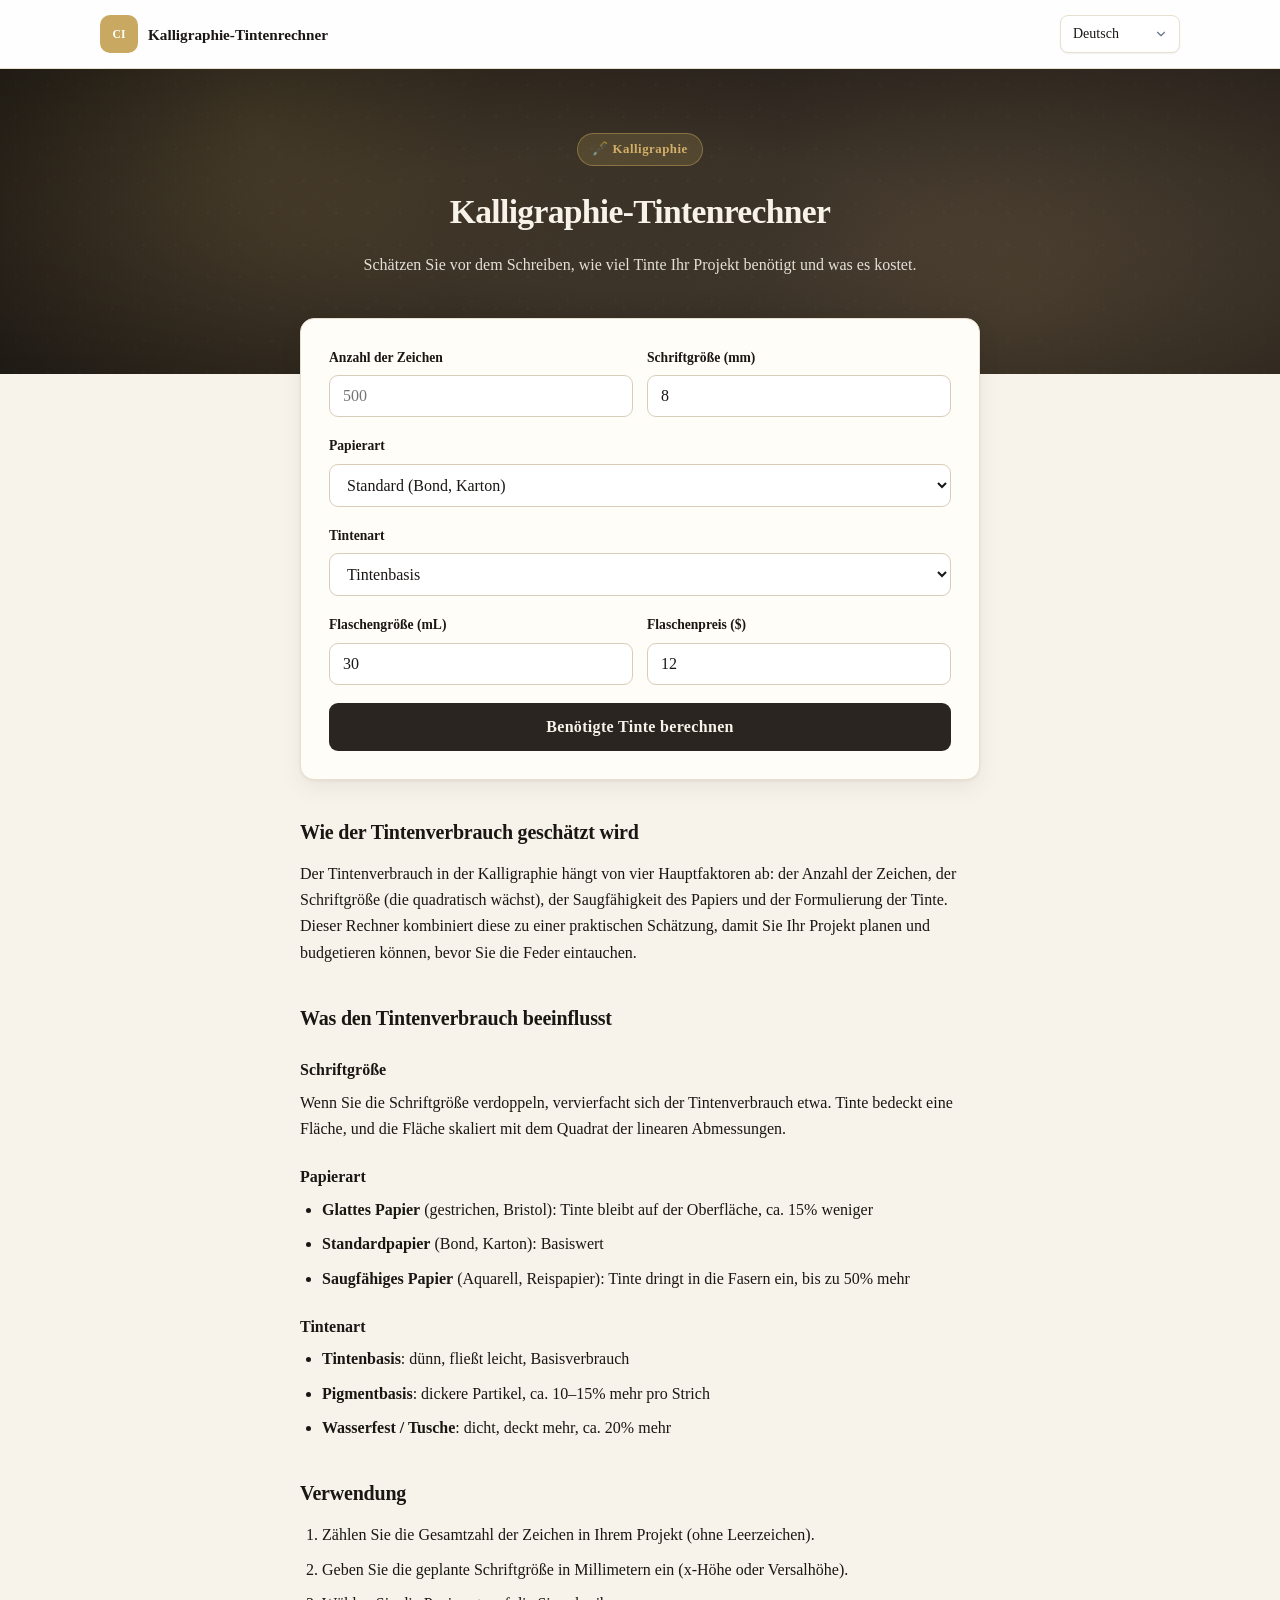
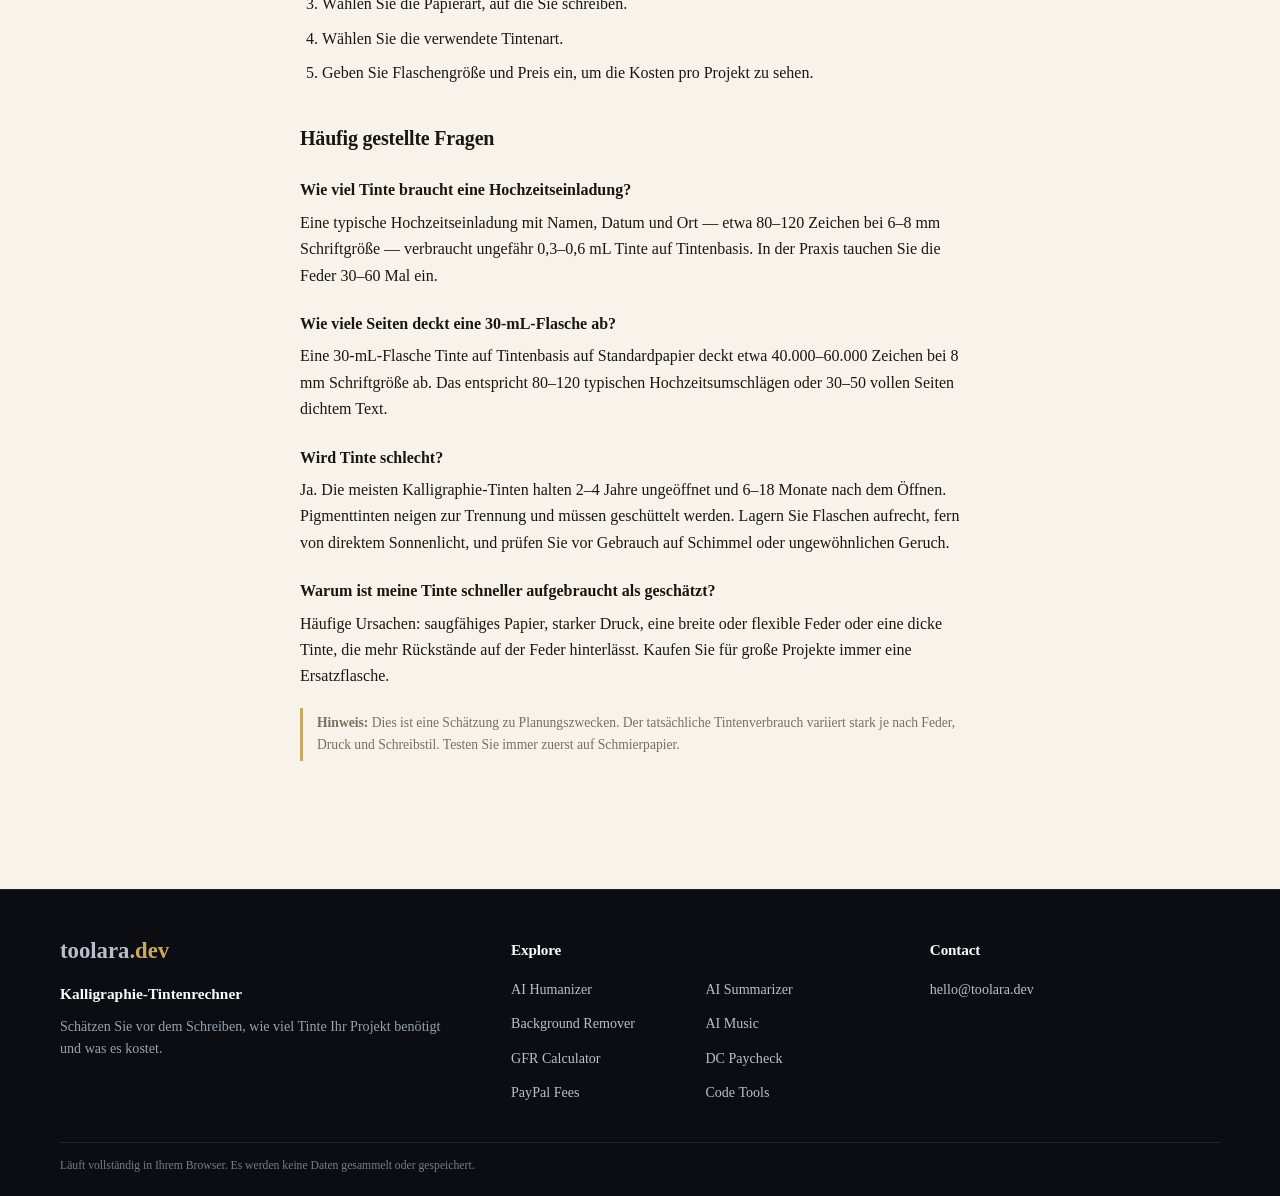
==== de/index.html @ 53693672 "Use brand email in site contact links" ====
<!DOCTYPE html>
<html lang="de">
<head>
<meta charset="UTF-8">
<meta name="viewport" content="width=device-width, initial-scale=1.0">
<title>Kalligraphie-Tintenrechner — Verbrauch und Kosten</title>
<meta name="description" content="Kostenloser Kalligraphie-Tintenrechner. Geben Sie Zeichenzahl, Schriftgröße, Papier und Tintenart ein — mit Füllmenge und Preis schätzt der Rechner Tintenbedarf und Kosten pro Projekt. Läuft vollständig im Browser, keine Datenübertragung.">
<meta name="keywords" content="calligraphy ink calculator, ink cost estimator, how much ink for calligraphy, dip pen ink usage, ink cost per project">
<meta name="robots" content="index, follow, max-snippet:-1, max-image-preview:large">
<meta name="theme-color" content="#1a1614">

<link rel="canonical" href="https://calligraphy.toolara.dev/de/">
<link rel="alternate" hreflang="en" href="https://calligraphy.toolara.dev/">
<link rel="alternate" hreflang="zh-Hans" href="https://calligraphy.toolara.dev/zh/">
<link rel="alternate" hreflang="zh-Hant" href="https://calligraphy.toolara.dev/zh-tw/">
<link rel="alternate" hreflang="ja" href="https://calligraphy.toolara.dev/ja/">
<link rel="alternate" hreflang="ko" href="https://calligraphy.toolara.dev/ko/">
<link rel="alternate" hreflang="de" href="https://calligraphy.toolara.dev/de/">
<link rel="alternate" hreflang="ru" href="https://calligraphy.toolara.dev/ru/">
<link rel="alternate" hreflang="es" href="https://calligraphy.toolara.dev/es/">
<link rel="alternate" hreflang="x-default" href="https://calligraphy.toolara.dev/">

<meta property="og:type" content="website">
<meta property="og:title" content="Kalligraphie-Tintenrechner — Verbrauch und Kosten">
<meta property="og:description" content="Kostenloser Kalligraphie-Tintenrechner. Geben Sie Zeichenzahl, Schriftgröße, Papier und Tintenart ein — mit Füllmenge und Preis schätzt der Rechner Tintenbedarf und Kosten pro Projekt. Läuft vollständig im Browser, keine Datenübertragung.">
<meta property="og:url" content="https://calligraphy.toolara.dev/de/">
<meta property="og:image" content="https://calligraphy.toolara.dev/og-image.png">
<meta property="og:image:width" content="1200">
<meta property="og:image:height" content="630">
<meta property="og:image:alt" content="Kalligraphie-Tintenrechner — Verbrauch und Kosten">
<meta property="og:locale" content="de_DE">
<meta name="twitter:card" content="summary_large_image">

<script type="application/ld+json">
{
  "@context": "https://schema.org",
  "@type": "WebApplication",
  "name": "Kalligraphie-Tintenrechner",
  "url": "https://calligraphy.toolara.dev/de/",
  "applicationCategory": "UtilityApplication",
  "operatingSystem": "Any",
  "inLanguage": "de",
  "description": "Kostenloser Kalligraphie-Tintenrechner. Geben Sie Zeichenzahl, Schriftgröße, Papier und Tintenart ein — mit Füllmenge und Preis schätzt der Rechner Tintenbedarf und Kosten pro Projekt. Läuft vollständig im Browser, keine Datenübertragung.",
  "offers": { "@type": "Offer", "price": "0", "priceCurrency": "USD" }
}
</script>

<script>window.__FORCE_LANG__ = 'de';</script>
<link rel="stylesheet" href="/css/style.css">
</head>
<body>
<header class="site-header"><div class="site-header-inner"><a class="site-brand" href="/" aria-label="calligraphy-ink-estimator"><span class="site-brand-mark" aria-hidden="true">CI</span><span class="site-brand-name" data-i18n="title"></span></a><nav class="site-nav" aria-label="Site navigation"><select id="langSelect" onchange="setLang(this.value)" aria-label="Language">
      <option value="en">English</option>
      <option value="zh">简体中文</option>
      <option value="zh-TW">繁體中文</option>
      <option value="ja">日本語</option>
      <option value="ko">한국어</option>
      <option value="de">Deutsch</option>
      <option value="ru">Русский</option>
      <option value="es">Español</option>
    </select></nav></div></header>


<header class="hero">

  <div class="hero-inner">
    <div class="hero-badge" data-i18n="heroBadge">🖋️ Kalligraphie</div>
    <h1 data-i18n="title">Kalligraphie-Tintenrechner</h1>
    <p data-i18n="subtitle">Schätzen Sie vor dem Schreiben, wie viel Tinte Ihr Projekt benötigt und was es kostet.</p>
  </div>
</header>

<main class="wrap">
  <section class="card">
    <h2 class="visually-hidden" data-i18n="calcHeading">Rechner</h2>

    <div class="row">
      <div>
        <label for="charCount" data-i18n="charLabel">Anzahl der Zeichen</label>
        <input type="number" id="charCount" min="1" step="1" placeholder="500" inputmode="numeric">
      </div>
      <div>
        <label for="fontSize" data-i18n="sizeLabel">Schriftgröße (mm)</label>
        <input type="number" id="fontSize" min="1" step="0.5" placeholder="8" value="8" inputmode="decimal">
      </div>
    </div>

    <label for="paper" data-i18n="paperLabel">Papierart</label>
    <select id="paper">
      <option value="smooth" data-i18n="paperSmooth">Glatt (gestrichen, Bristol)</option>
      <option value="standard" selected data-i18n="paperStandard">Standard (Bond, Karton)</option>
      <option value="absorbent" data-i18n="paperAbsorbent">Saugfähig (Aquarell, Reispapier)</option>
    </select>

    <label for="inkType" data-i18n="inkLabel">Tintenart</label>
    <select id="inkType">
      <option value="dye" selected data-i18n="inkDye">Tintenbasis</option>
      <option value="pigment" data-i18n="inkPigment">Pigmentbasis</option>
      <option value="waterproof" data-i18n="inkWaterproof">Wasserfest / Tusche</option>
    </select>

    <div class="row">
      <div>
        <label for="bottleSize" data-i18n="bottleLabel">Flaschengröße (mL)</label>
        <input type="number" id="bottleSize" min="1" step="1" placeholder="30" value="30" inputmode="decimal">
      </div>
      <div>
        <label for="bottlePrice" data-i18n="priceLabel">Flaschenpreis ($)</label>
        <input type="number" id="bottlePrice" min="0" step="0.5" placeholder="12" value="12" inputmode="decimal">
      </div>
    </div>

    <button class="calc" type="button" onclick="calculate()" data-i18n="calcBtn">Benötigte Tinte berechnen</button>

    <div id="result" role="region" aria-live="polite">
      <div class="result-label" data-i18n="resultLabel">Geschätzte benötigte Tinte</div>
      <div class="ink-volume"><span id="inkVolume">—</span></div>
      <div class="freq-note" id="costNote"></div>

      <div class="breakdown">
        <div class="bd-row"><span data-i18n="bdChars">Zeichen</span><strong id="bdChars">—</strong></div>
        <div class="bd-row"><span data-i18n="bdSize">Schriftgröße</span><strong id="bdSize">—</strong></div>
        <div class="bd-row"><span data-i18n="bdPaper">Papierfaktor</span><strong id="bdPaper">—</strong></div>
        <div class="bd-row"><span data-i18n="bdInk">Tintenfaktor</span><strong id="bdInk">—</strong></div>
        <div class="bd-row"><span data-i18n="bdCost">Projektkosten</span><strong id="bdCost">—</strong></div>
        <div class="bd-row"><span data-i18n="bdProjects">Projekte pro Flasche</span><strong id="bdProjects">—</strong></div>
      </div>
      <div class="result-disclaimer" data-i18n="resultDisclaimer">Nur eine Schätzung. Der tatsächliche Tintenverbrauch variiert je nach Feder, Schreibdruck und individuellem Stil. Testen Sie immer zuerst auf einem Schmierblatt.</div>
    </div>
  </section>

  <section>
    <h2 data-i18n="whatIsTitle">Wie der Tintenverbrauch geschätzt wird</h2>
    <p data-i18n="whatIsText">Der Tintenverbrauch in der Kalligraphie hängt von vier Hauptfaktoren ab: der Anzahl der Zeichen, der Schriftgröße (die quadratisch wächst), der Saugfähigkeit des Papiers und der Formulierung der Tinte. Dieser Rechner kombiniert diese zu einer praktischen Schätzung, damit Sie Ihr Projekt planen und budgetieren können, bevor Sie die Feder eintauchen.</p>
  </section>

  <section>
    <h2 data-i18n="factorsTitle">Was den Tintenverbrauch beeinflusst</h2>
    <h3 data-i18n="f1Title">Schriftgröße</h3>
    <p data-i18n="f1Text">Wenn Sie die Schriftgröße verdoppeln, vervierfacht sich der Tintenverbrauch etwa. Tinte bedeckt eine Fläche, und die Fläche skaliert mit dem Quadrat der linearen Abmessungen.</p>

    <h3 data-i18n="f2Title">Papierart</h3>
    <ul>
      <li data-i18n="f2a"><strong>Glattes Papier</strong> (gestrichen, Bristol): Tinte bleibt auf der Oberfläche, ca. 15% weniger</li>
      <li data-i18n="f2b"><strong>Standardpapier</strong> (Bond, Karton): Basiswert</li>
      <li data-i18n="f2c"><strong>Saugfähiges Papier</strong> (Aquarell, Reispapier): Tinte dringt in die Fasern ein, bis zu 50% mehr</li>
    </ul>

    <h3 data-i18n="f3Title">Tintenart</h3>
    <ul>
      <li data-i18n="f3a"><strong>Tintenbasis</strong>: dünn, fließt leicht, Basisverbrauch</li>
      <li data-i18n="f3b"><strong>Pigmentbasis</strong>: dickere Partikel, ca. 10–15% mehr pro Strich</li>
      <li data-i18n="f3c"><strong>Wasserfest / Tusche</strong>: dicht, deckt mehr, ca. 20% mehr</li>
    </ul>
  </section>

  <section>
    <h2 data-i18n="howToTitle">Verwendung</h2>
    <ol>
      <li data-i18n="howTo1">Zählen Sie die Gesamtzahl der Zeichen in Ihrem Projekt (ohne Leerzeichen).</li>
      <li data-i18n="howTo2">Geben Sie die geplante Schriftgröße in Millimetern ein (x-Höhe oder Versalhöhe).</li>
      <li data-i18n="howTo3">Wählen Sie die Papierart, auf die Sie schreiben.</li>
      <li data-i18n="howTo4">Wählen Sie die verwendete Tintenart.</li>
      <li data-i18n="howTo5">Geben Sie Flaschengröße und Preis ein, um die Kosten pro Projekt zu sehen.</li>
    </ol>
  </section>

  <section>
    <h2 data-i18n="faqTitle">Häufig gestellte Fragen</h2>
    <h3 data-i18n="faq1q">Wie viel Tinte braucht eine Hochzeitseinladung?</h3>
    <p data-i18n="faq1a">Eine typische Hochzeitseinladung mit Namen, Datum und Ort — etwa 80–120 Zeichen bei 6–8 mm Schriftgröße — verbraucht ungefähr 0,3–0,6 mL Tinte auf Tintenbasis. In der Praxis tauchen Sie die Feder 30–60 Mal ein.</p>

    <h3 data-i18n="faq2q">Wie viele Seiten deckt eine 30-mL-Flasche ab?</h3>
    <p data-i18n="faq2a">Eine 30-mL-Flasche Tinte auf Tintenbasis auf Standardpapier deckt etwa 40.000–60.000 Zeichen bei 8 mm Schriftgröße ab. Das entspricht 80–120 typischen Hochzeitsumschlägen oder 30–50 vollen Seiten dichtem Text.</p>

    <h3 data-i18n="faq3q">Wird Tinte schlecht?</h3>
    <p data-i18n="faq3a">Ja. Die meisten Kalligraphie-Tinten halten 2–4 Jahre ungeöffnet und 6–18 Monate nach dem Öffnen. Pigmenttinten neigen zur Trennung und müssen geschüttelt werden. Lagern Sie Flaschen aufrecht, fern von direktem Sonnenlicht, und prüfen Sie vor Gebrauch auf Schimmel oder ungewöhnlichen Geruch.</p>

    <h3 data-i18n="faq4q">Warum ist meine Tinte schneller aufgebraucht als geschätzt?</h3>
    <p data-i18n="faq4a">Häufige Ursachen: saugfähiges Papier, starker Druck, eine breite oder flexible Feder oder eine dicke Tinte, die mehr Rückstände auf der Feder hinterlässt. Kaufen Sie für große Projekte immer eine Ersatzflasche.</p>

    <div class="disclaimer" data-i18n="disclaimer"><strong>Hinweis:</strong> Dies ist eine Schätzung zu Planungszwecken. Der tatsächliche Tintenverbrauch variiert stark je nach Feder, Druck und Schreibstil. Testen Sie immer zuerst auf Schmierpapier.</div>
  </section>
</main>

<footer class="footer site-footer">
<div class="site-footer-inner">
<div class="site-footer-grid">
<section class="site-footer-column">
<a class="site-footer-wordmark" href="https://toolara.dev/" aria-label="toolara.dev">toolara<span class="tld">.dev</span></a>
<p class="site-footer-site-name" data-i18n="title">Kalligraphie-Tintenrechner</p>
<p class="site-footer-description" data-i18n="subtitle">Schätzen Sie vor dem Schreiben, wie viel Tinte Ihr Projekt benötigt und was es kostet.</p>
</section>
<section class="site-footer-column"><h2 class="site-footer-heading">Explore</h2><nav class="site-footer-links" aria-label="Explore sites"><a href="https://humanize.toolara.dev/">AI Humanizer</a>
<a href="https://summarize.toolara.dev/">AI Summarizer</a>
<a href="https://background.toolara.dev/">Background Remover</a>
<a href="https://music.toolara.dev/">AI Music</a>
<a href="https://gfr.toolara.dev/">GFR Calculator</a>
<a href="https://dc-pay.toolara.dev/">DC Paycheck</a>
<a href="https://paypal.toolara.dev/">PayPal Fees</a>
<a href="https://devtools.toolara.dev/">Code Tools</a></nav></section>
<section class="site-footer-column"><h2 class="site-footer-heading">Contact</h2><p class="site-footer-contact"><a href="mailto:hello@toolara.dev">hello@toolara.dev</a></p></section>
</div>
<div class="site-footer-bottom"><p class="site-footer-privacy" data-i18n="footer">Läuft vollständig in Ihrem Browser. Es werden keine Daten gesammelt oder gespeichert.</p></div>
</div>
</footer>

<script src="/js/i18n.js"></script>
<script src="/js/calculator.js"></script>
</body>
</html>
---- css/style.css ----
:root {
  --bg: #f7f3ea; --card: #fffdf8; --text: #1a1614; --muted: #7a6e60;
  --accent: #c9a961; --accent-dark: #a8894a; --ink: #2b2521; --gold: #d4af6a;
  --border: #e8dfd0; --radius: 14px;
  --shadow: 0 1px 3px rgba(26,22,20,0.06), 0 8px 24px rgba(26,22,20,0.06);
}
* { box-sizing: border-box; }
html { scroll-behavior: smooth; }
body { margin: 0; font-family: -apple-system, BlinkMacSystemFont, "Segoe UI", "PingFang SC", "Hiragino Sans GB", "Microsoft YaHei", "Noto Sans CJK SC", "Noto Serif CJK SC", Georgia, serif; background: var(--bg); color: var(--text); line-height: 1.65; -webkit-font-smoothing: antialiased; }
.visually-hidden { position: absolute; width: 1px; height: 1px; padding: 0; margin: -1px; overflow: hidden; clip: rect(0,0,0,0); white-space: nowrap; border: 0; }

/* ---------- Hero ---------- */
.hero {
  position: relative;
  overflow: hidden;
  color: #f7f3ea;
  padding: 64px 20px 96px;
  background:
    radial-gradient(circle at 20% 20%, rgba(201,169,97,0.25) 0%, transparent 50%),
    radial-gradient(circle at 80% 80%, rgba(212,175,106,0.18) 0%, transparent 55%),
    linear-gradient(135deg, #1a1614 0%, #2b2521 55%, #3d342c 100%);
}
.hero::before {
  content: "";
  position: absolute; inset: 0;
  background-image:
    radial-gradient(rgba(255,255,255,0.04) 1px, transparent 1px),
    radial-gradient(rgba(255,255,255,0.03) 1px, transparent 1px);
  background-size: 32px 32px, 48px 48px;
  background-position: 0 0, 16px 16px;
  pointer-events: none;
}
.hero::after {
  content: "";
  position: absolute; inset: 0;
  background: radial-gradient(ellipse at center, transparent 30%, rgba(0,0,0,0.35) 100%);
  pointer-events: none;
}
.hero-inner { max-width: 720px; margin: 0 auto; position: relative; z-index: 2; text-align: center; }
.hero-badge {
  display: inline-block;
  background: rgba(201,169,97,0.18);
  border: 1px solid rgba(201,169,97,0.45);
  color: #d4af6a;
  padding: 5px 14px;
  border-radius: 999px;
  font-size: 0.8rem;
  font-weight: 600;
  letter-spacing: 0.04em;
  margin-bottom: 18px;
}
.hero h1 { font-size: 2.1rem; margin: 0 0 12px; font-weight: 800; letter-spacing: -0.02em; }
.hero p { margin: 0 auto; opacity: 0.9; font-size: 1rem; max-width: 560px; }

/* ---------- Lang switcher ---------- */
.lang-switch { position: absolute; top: 16px; right: 16px; z-index: 3; }
.lang-switch select {
  appearance: none; -webkit-appearance: none;
  background-color: rgba(255,255,255,0.10);
  background-image: url("data:image/svg+xml;charset=UTF-8,%3csvg xmlns='http://www.w3.org/2000/svg' viewBox='0 0 24 24' fill='none' stroke='%23d4af6a' stroke-width='2' stroke-linecap='round' stroke-linejoin='round'%3e%3cpolyline points='6 9 12 15 18 9'%3e%3c/polyline%3e%3c/svg%3e");
  background-repeat: no-repeat; background-position: right 10px center; background-size: 14px;
  border: 1px solid rgba(201,169,97,0.35);
  color: #f7f3ea; padding: 7px 32px 7px 12px; border-radius: 8px;
  font-size: 0.85rem; font-family: inherit; cursor: pointer;
}
.lang-switch select:hover { background-color: rgba(255,255,255,0.20); }
.lang-switch select option { color: #1a1614; background: #fff; }

/* ---------- Layout ---------- */
.wrap { max-width: 720px; margin: -56px auto 0; padding: 0 20px 64px; position: relative; z-index: 2; }
.card { background: var(--card); border: 1px solid var(--border); border-radius: var(--radius); padding: 28px; margin-bottom: 22px; box-shadow: var(--shadow); }

label { display: block; font-weight: 600; font-size: 0.85rem; margin-bottom: 6px; }
input, select { width: 100%; padding: 11px 13px; border: 1px solid #d8cdb8; border-radius: 9px; font-size: 1rem; margin-bottom: 18px; background: #fff; color: var(--text); transition: border-color 0.15s, box-shadow 0.15s; font-family: inherit; }
input:focus, select:focus { outline: none; border-color: var(--accent); box-shadow: 0 0 0 3px rgba(201,169,97,0.20); }
.row { display: flex; gap: 14px; }
.row > div { flex: 1; }
button.calc { width: 100%; padding: 15px; background: var(--ink); color: #f7f3ea; border: none; border-radius: 9px; font-size: 1rem; font-weight: 600; cursor: pointer; transition: background 0.15s, transform 0.1s; font-family: inherit; letter-spacing: 0.02em; }
button.calc:hover { background: #000; }
button.calc:active { transform: scale(0.99); }

/* ---------- Result ---------- */
#result { margin-top: 24px; padding: 24px; border-radius: 14px; background: linear-gradient(135deg, #fdf9ee 0%, #f7f3ea 100%); border: 2px solid var(--accent); display: none; animation: fadeIn 0.35s ease; }
#result.show { display: block; }
@keyframes fadeIn { from { opacity: 0; transform: translateY(8px); } to { opacity: 1; transform: none; } }
.result-label { font-size: 0.78rem; text-transform: uppercase; letter-spacing: 0.07em; font-weight: 700; color: #a8894a; margin-bottom: 4px; }
.ink-volume { font-size: 2.8rem; font-weight: 800; color: #1a1614; line-height: 1; letter-spacing: -0.02em; }
.ink-volume::after { content: " mL"; font-size: 1rem; font-weight: 500; color: var(--muted); margin-left: 6px; }
.freq-note { font-size: 0.9rem; color: #a8894a; margin-top: 8px; font-weight: 600; }
.breakdown { margin-top: 20px; padding-top: 16px; border-top: 1px solid rgba(201,169,97,0.30); }
.bd-row { display: flex; justify-content: space-between; padding: 6px 0; font-size: 0.9rem; color: #3d342c; }
.bd-row strong { color: #1a1614; font-weight: 600; }
.result-disclaimer { margin-top: 16px; padding-top: 12px; border-top: 1px solid rgba(201,169,97,0.20); font-size: 0.78rem; color: var(--muted); }

/* ---------- Content ---------- */
h2 { font-size: 1.25rem; margin: 36px 0 12px; letter-spacing: -0.01em; }
h3 { font-size: 1rem; margin: 22px 0 6px; }
p { margin: 0 0 14px; }
ul, ol { margin: 0 0 16px; padding-left: 22px; }
li { margin-bottom: 8px; line-height: 1.65; }
table { width: 100%; border-collapse: collapse; font-size: 0.9rem; margin: 14px 0; }
th, td { text-align: left; padding: 10px 12px; border-bottom: 1px solid #e8dfd0; }
th { background: #fdf9ee; font-weight: 600; font-size: 0.8rem; text-transform: uppercase; letter-spacing: 0.04em; color: #a8894a; }
tr:last-child td { border-bottom: none; }
.disclaimer { font-size: 0.85rem; color: var(--muted); border-left: 3px solid var(--accent); padding: 4px 0 4px 14px; margin-top: 18px; }
.footer { text-align: center; font-size: 0.8rem; color: var(--muted); padding: 24px 20px 48px; }

@media (max-width: 560px) {
  .hero { padding: 48px 16px 80px; }
  .hero h1 { font-size: 1.5rem; }
  .lang-switch { position: static; display: flex; justify-content: center; margin-bottom: 16px; }
  .wrap { padding: 0 14px 48px; }
  .card { padding: 20px; }
  .row { flex-direction: column; gap: 0; }
  .ink-volume { font-size: 2.2rem; }
}
/* Toolara site navigation */
.site-header { position: relative; z-index: 10; background: rgba(255,255,255,0.96); border-bottom: 1px solid var(--border, #e2e8f0); }
.site-header-inner { max-width: 1120px; min-height: 68px; margin: 0 auto; padding: 10px 20px; display: flex; align-items: center; justify-content: space-between; gap: 20px; }
.site-brand { min-width: 0; display: flex; align-items: center; gap: 10px; color: var(--text, #0f1c2e); text-decoration: none; font-weight: 700; }
.site-brand-mark { width: 38px; height: 38px; flex: 0 0 38px; display: grid; place-items: center; border-radius: 10px; background: var(--accent, #2563eb); color: #fff; font-size: 0.72rem; font-weight: 800; }
.site-brand-name { font-size: 0.95rem; line-height: 1.25; }
.site-nav { display: flex; align-items: center; gap: 10px; }
.site-nav-link { padding: 8px 12px; border: 1px solid var(--border, #e2e8f0); border-radius: 8px; background: #fff; color: var(--accent-dark, var(--accent, #1d4ed8)); text-decoration: none; white-space: nowrap; font-size: 0.875rem; font-weight: 650; transition: background 0.15s, border-color 0.15s; }
.site-nav-link:hover { background: var(--bg, #f8fafc); border-color: var(--accent, #2563eb); }
.site-nav select { appearance: none; -webkit-appearance: none; width: auto; min-width: 120px; height: 38px; margin: 0; padding: 8px 34px 8px 12px; border: 1px solid var(--border, #e2e8f0); border-radius: 8px; background-color: #fff; background-image: url("data:image/svg+xml;charset=UTF-8,%3csvg xmlns='http://www.w3.org/2000/svg' viewBox='0 0 24 24' fill='none' stroke='%2364748b' stroke-width='2' stroke-linecap='round' stroke-linejoin='round'%3e%3cpolyline points='6 9 12 15 18 9'%3e%3c/polyline%3e%3c/svg%3e"); background-repeat: no-repeat; background-position: right 11px center; background-size: 14px; color: var(--text, #0f1c2e); font-family: inherit; font-size: 0.875rem; line-height: 1.2; cursor: pointer; box-shadow: 0 1px 2px rgba(15, 28, 46, 0.06); transition: border-color 0.15s, box-shadow 0.15s; }
.site-nav select:hover { border-color: var(--accent, #2563eb); }
.site-nav select:focus-visible { outline: 2px solid var(--accent, #2563eb); outline-offset: 2px; }
.site-nav select option { color: #0f1c2e; background: #fff; }
@media (max-width: 560px) {
  .site-header-inner { min-height: 0; padding: 10px 14px; flex-wrap: wrap; gap: 10px; }
  .site-brand { flex: 1 1 100%; }
  .site-nav { width: 100%; justify-content: space-between; gap: 8px; }
  .site-nav select { min-width: 118px; }
}

.site-footer { margin-top: 64px !important; padding: 48px 24px 22px !important; background: #0b0d12 !important; border-top: 1px solid rgba(255,255,255,0.08) !important; color: #a6adbb !important; text-align: left !important; font-size: 0.88rem !important; line-height: 1.6; }
.site-footer-inner { max-width: 1160px; margin: 0 auto; }
.site-footer-grid { display: grid; grid-template-columns: minmax(0,1.25fr) minmax(280px,1.15fr) minmax(220px,0.9fr); gap: 48px; }
.site-footer-column { min-width: 0; }
.site-footer-wordmark { display: inline-flex; align-items: baseline; color: #f8fafc !important; font-size: 1.42rem; font-weight: 850; line-height: 1.15; text-decoration: none; }
.site-footer-wordmark .tld { color: var(--accent, #3b82f6); }
.site-footer-site-name { margin: 18px 0 0 !important; color: #f8fafc; font-size: 0.96rem; font-weight: 700; }
.site-footer-heading { margin: 0 0 16px !important; color: #f8fafc; font-size: 0.95rem; font-weight: 650; }
.site-footer-description { max-width: 420px; margin: 8px 0 0 !important; color: #98a1af; }
.site-footer-links { display: grid; grid-template-columns: repeat(2,minmax(0,1fr)); gap: 12px 18px; }
.site-footer-contact { margin: 0 !important; color: #b9c0cb; overflow-wrap: anywhere; }
.site-footer a { color: #b9c0cb !important; text-decoration: none; }
.site-footer a:hover { color: #fff !important; text-decoration: underline; }
.site-footer-bottom { margin-top: 38px; padding-top: 14px; border-top: 1px solid rgba(255,255,255,0.1); color: #747d8a; font-size: 0.73rem; line-height: 1.5; }
.site-footer-bottom p { margin: 0; }
@media (max-width: 960px) { .site-footer-grid { grid-template-columns: repeat(2,minmax(0,1fr)); gap: 34px; } .site-footer-column:first-child { grid-column: 1 / -1; } }
@media (max-width: 760px) { .site-footer { padding: 36px 20px 20px !important; } .site-footer-grid { grid-template-columns: 1fr; gap: 28px; } .site-footer-column:first-child { grid-column: auto; } .site-footer-links { gap: 10px 14px; } .site-footer-bottom { margin-top: 28px; } }
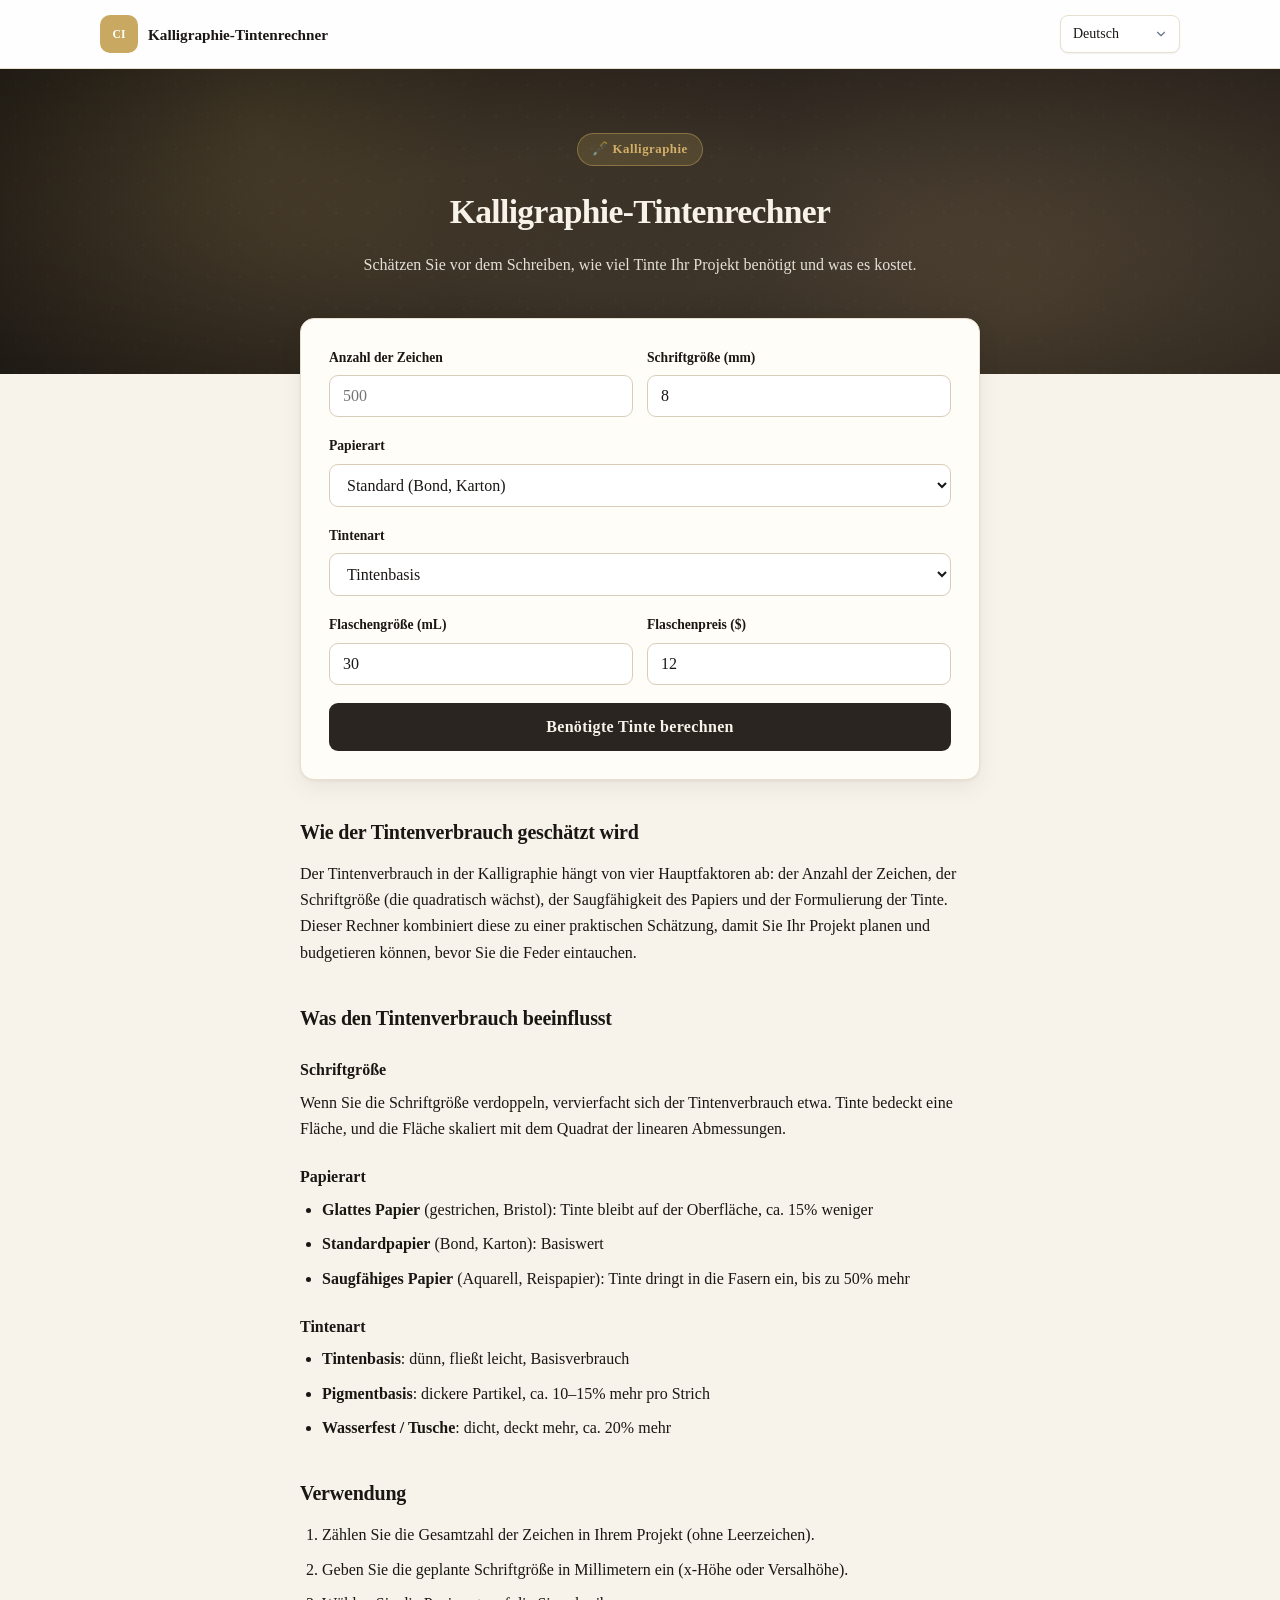
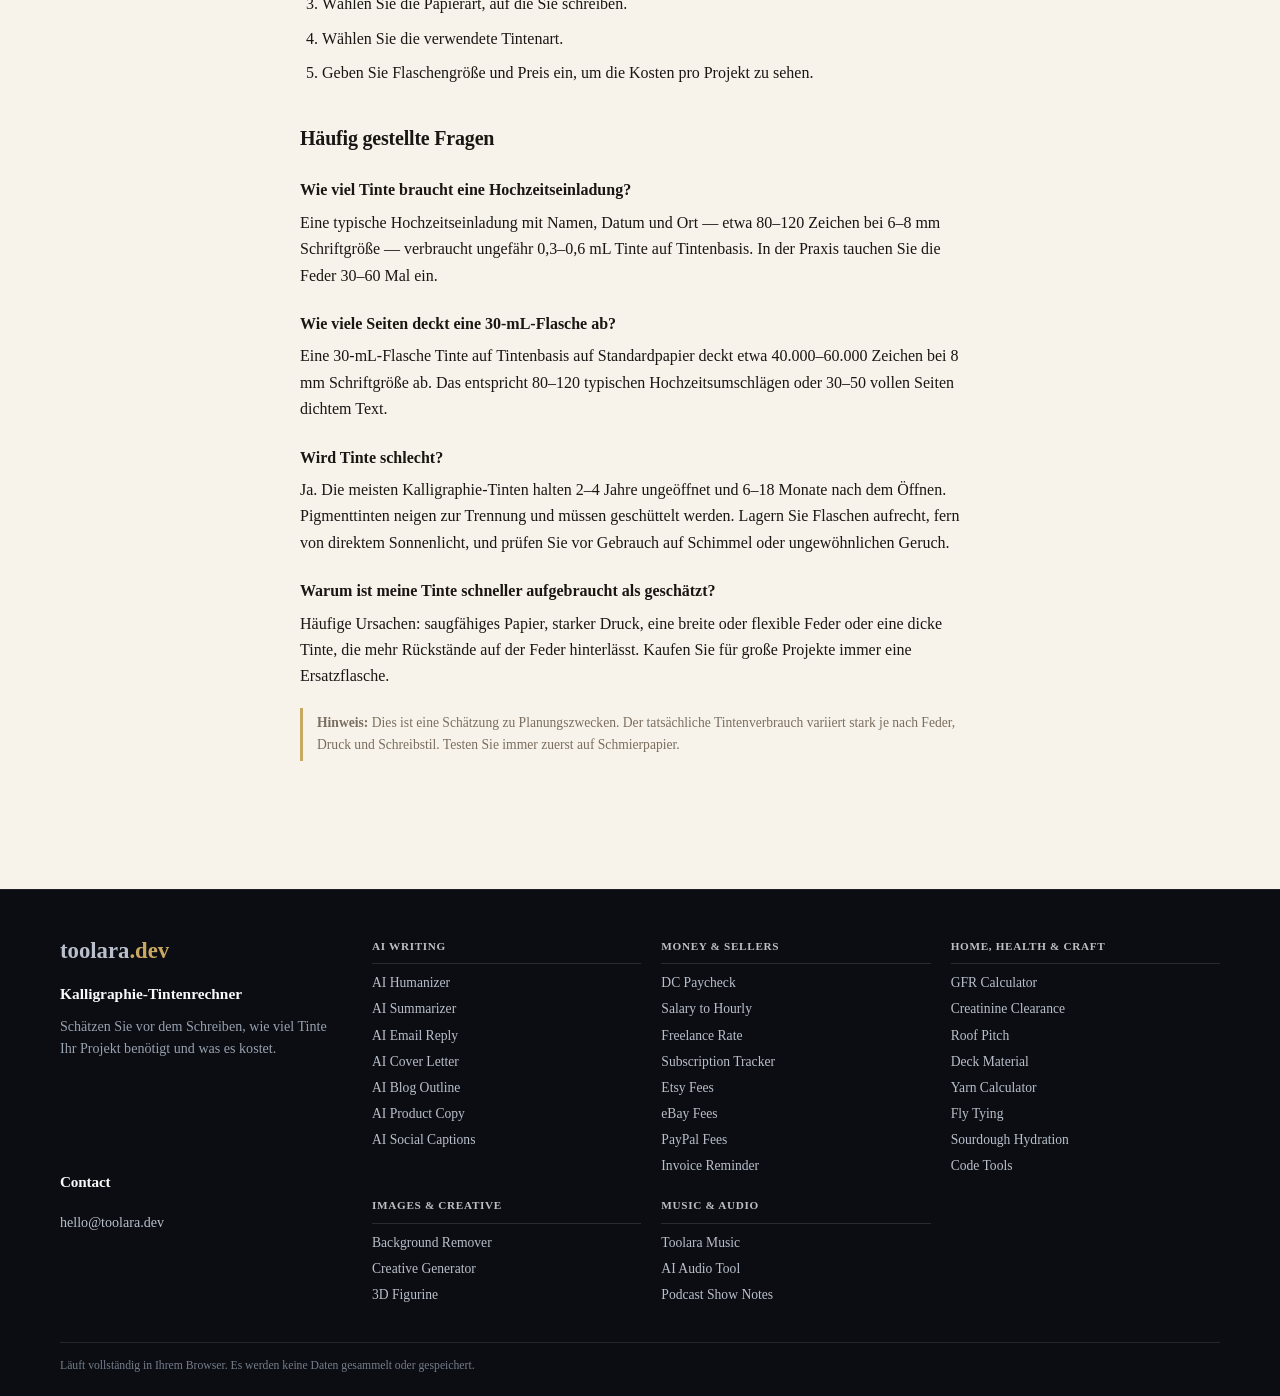
==== commit b4c24f25: "Regroup footer navigation across sibling tools" ====
--- a/de/index.html
+++ b/de/index.html
@@ -47,6 +47,18 @@
 
 <script>window.__FORCE_LANG__ = 'de';</script>
 <link rel="stylesheet" href="/css/style.css">
+<style id="footer-groups-css">
+.site-footer-grid{grid-template-columns:minmax(0,0.85fr) minmax(0,2.65fr)!important;gap:40px!important}
+.site-footer-column:nth-child(2){grid-row:1/span 2!important}
+.site-footer-column:nth-child(3){grid-column:1!important;grid-row:2!important}
+.site-footer-explore{display:grid;grid-template-columns:repeat(3,minmax(0,1fr));gap:22px 20px;align-content:start}
+.site-footer-group{min-width:0}
+.site-footer-group-title{margin:0 0 9px;padding-bottom:8px;border-bottom:1px solid rgba(255,255,255,0.16);color:#f8fafc;font-size:0.7rem;font-weight:700;letter-spacing:0.06em;text-transform:uppercase;opacity:.75}
+.site-footer-group .site-footer-links{display:grid!important;grid-template-columns:minmax(0,1fr)!important;gap:7px;font-size:0.85rem;line-height:1.4}
+@media(max-width:960px){.site-footer-grid{grid-template-columns:1fr!important;gap:30px!important}
+.site-footer-column:nth-child(2){grid-row:auto!important}.site-footer-column:nth-child(3){grid-column:auto!important;grid-row:auto!important}
+.site-footer-explore{grid-template-columns:repeat(2,minmax(0,1fr))}}
+</style>
 </head>
 <body>
 <header class="site-header"><div class="site-header-inner"><a class="site-brand" href="/" aria-label="calligraphy-ink-estimator"><span class="site-brand-mark" aria-hidden="true">CI</span><span class="site-brand-name" data-i18n="title"></span></a><nav class="site-nav" aria-label="Site navigation"><select id="langSelect" onchange="setLang(this.value)" aria-label="Language">
@@ -191,14 +203,7 @@
 <p class="site-footer-site-name" data-i18n="title">Kalligraphie-Tintenrechner</p>
 <p class="site-footer-description" data-i18n="subtitle">Schätzen Sie vor dem Schreiben, wie viel Tinte Ihr Projekt benötigt und was es kostet.</p>
 </section>
-<section class="site-footer-column"><h2 class="site-footer-heading">Explore</h2><nav class="site-footer-links" aria-label="Explore sites"><a href="https://humanize.toolara.dev/">AI Humanizer</a>
-<a href="https://summarize.toolara.dev/">AI Summarizer</a>
-<a href="https://background.toolara.dev/">Background Remover</a>
-<a href="https://music.toolara.dev/">AI Music</a>
-<a href="https://gfr.toolara.dev/">GFR Calculator</a>
-<a href="https://dc-pay.toolara.dev/">DC Paycheck</a>
-<a href="https://paypal.toolara.dev/">PayPal Fees</a>
-<a href="https://devtools.toolara.dev/">Code Tools</a></nav></section>
+<section class="site-footer-column"><div class="site-footer-explore"><div class="site-footer-group"><h2 class="site-footer-group-title">AI writing</h2><nav class="site-footer-links" aria-label="AI writing sites"><a href="https://humanize.toolara.dev/">AI Humanizer</a><a href="https://summarize.toolara.dev/">AI Summarizer</a><a href="https://emailreply.toolara.dev/">AI Email Reply</a><a href="https://coverletter.toolara.dev/">AI Cover Letter</a><a href="https://blogoutline.toolara.dev/">AI Blog Outline</a><a href="https://productcopy.toolara.dev/">AI Product Copy</a><a href="https://captions.toolara.dev/">AI Social Captions</a></nav></div><div class="site-footer-group"><h2 class="site-footer-group-title">Money &amp; sellers</h2><nav class="site-footer-links" aria-label="Money &amp; sellers sites"><a href="https://dc-pay.toolara.dev/">DC Paycheck</a><a href="https://salary.toolara.dev/">Salary to Hourly</a><a href="https://freelance.toolara.dev/">Freelance Rate</a><a href="https://subscriptions.toolara.dev/">Subscription Tracker</a><a href="https://etsy.toolara.dev/">Etsy Fees</a><a href="https://ebay.toolara.dev/">eBay Fees</a><a href="https://paypal.toolara.dev/">PayPal Fees</a><a href="https://invoices.toolara.dev/">Invoice Reminder</a></nav></div><div class="site-footer-group"><h2 class="site-footer-group-title">Home, health &amp; craft</h2><nav class="site-footer-links" aria-label="Home, health &amp; craft sites"><a href="https://gfr.toolara.dev/">GFR Calculator</a><a href="https://crcl.toolara.dev/">Creatinine Clearance</a><a href="https://roof.toolara.dev/">Roof Pitch</a><a href="https://deck.toolara.dev/">Deck Material</a><a href="https://yarn.toolara.dev/">Yarn Calculator</a><a href="https://flytying.toolara.dev/">Fly Tying</a><a href="https://sourdough.toolara.dev/">Sourdough Hydration</a><a href="https://devtools.toolara.dev/">Code Tools</a></nav></div><div class="site-footer-group"><h2 class="site-footer-group-title">Images &amp; creative</h2><nav class="site-footer-links" aria-label="Images &amp; creative sites"><a href="https://background.toolara.dev/">Background Remover</a><a href="https://creative.toolara.dev/">Creative Generator</a><a href="https://figurine.toolara.dev/">3D Figurine</a></nav></div><div class="site-footer-group"><h2 class="site-footer-group-title">Music &amp; audio</h2><nav class="site-footer-links" aria-label="Music &amp; audio sites"><a href="https://music.toolara.dev/">Toolara Music</a><a href="https://audio.toolara.dev/">AI Audio Tool</a><a href="https://podcast.toolara.dev/">Podcast Show Notes</a></nav></div></div></section>
 <section class="site-footer-column"><h2 class="site-footer-heading">Contact</h2><p class="site-footer-contact"><a href="mailto:hello@toolara.dev">hello@toolara.dev</a></p></section>
 </div>
 <div class="site-footer-bottom"><p class="site-footer-privacy" data-i18n="footer">Läuft vollständig in Ihrem Browser. Es werden keine Daten gesammelt oder gespeichert.</p></div>
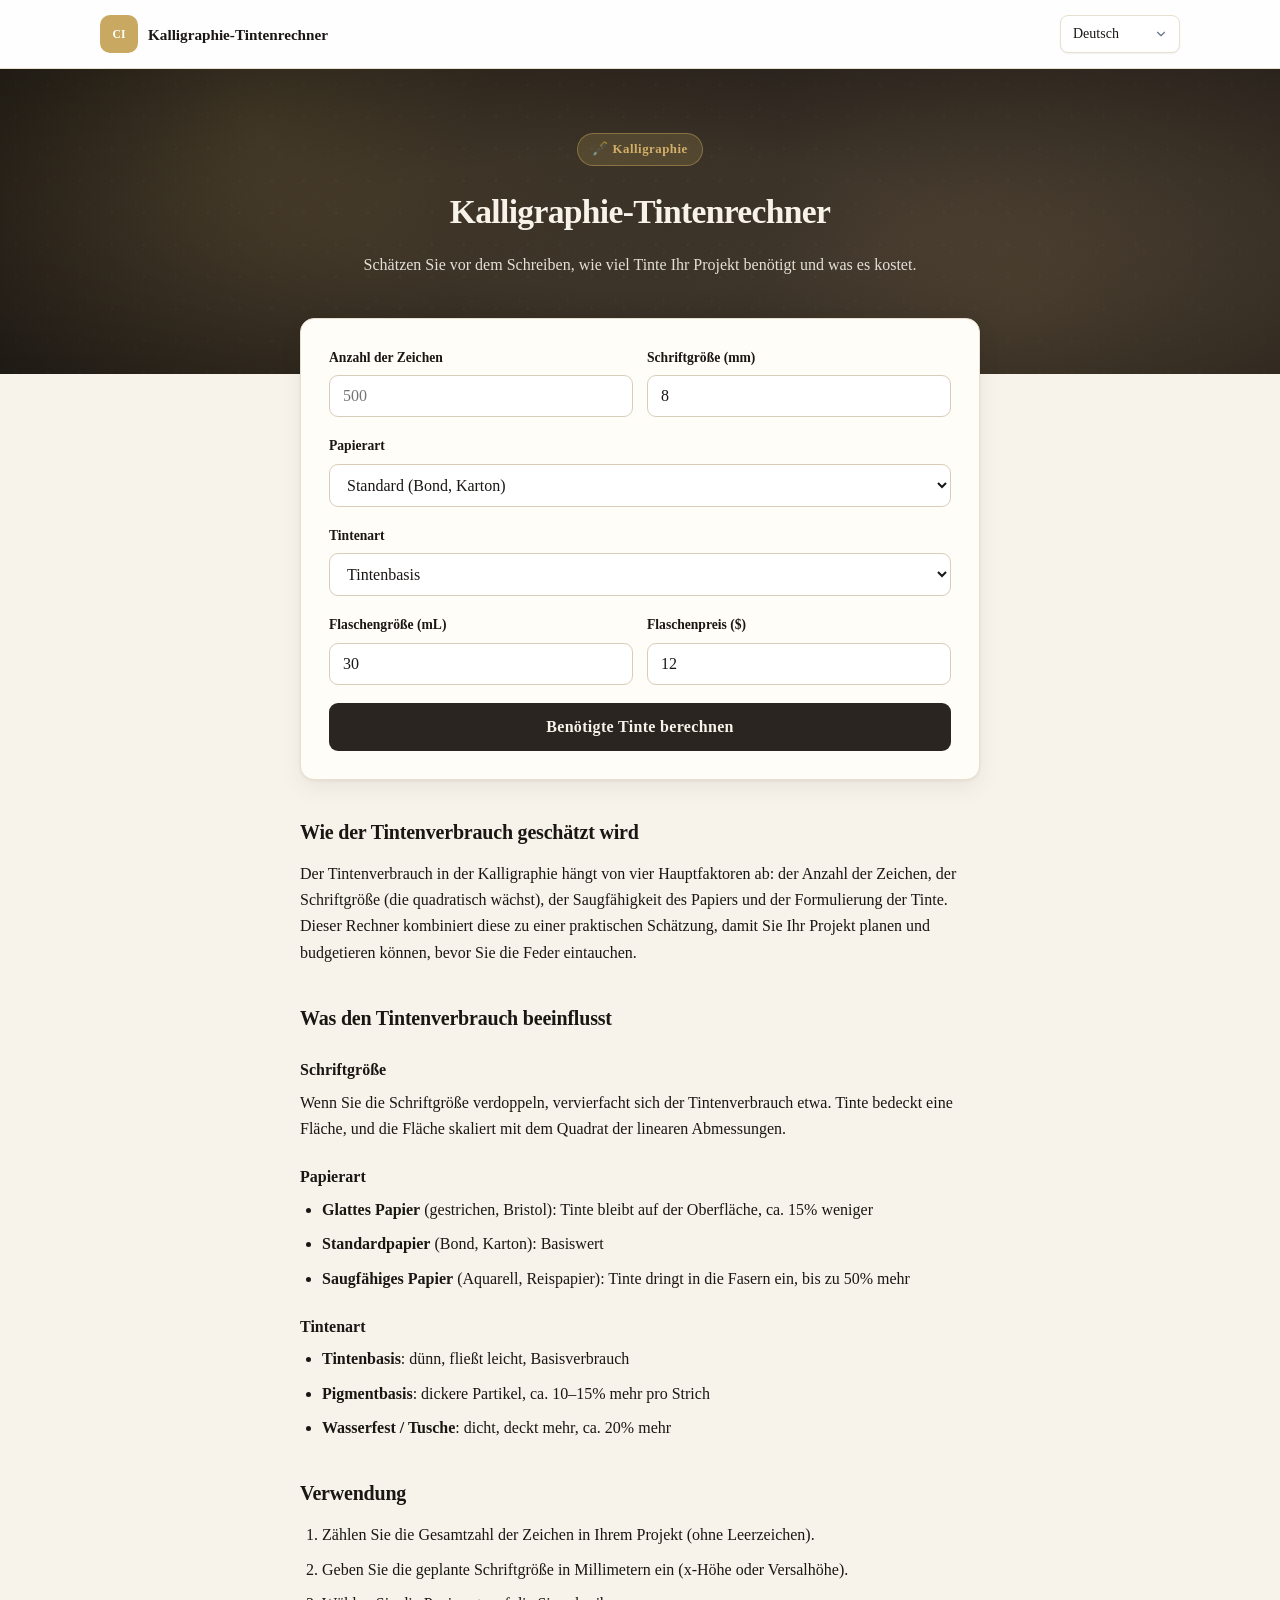
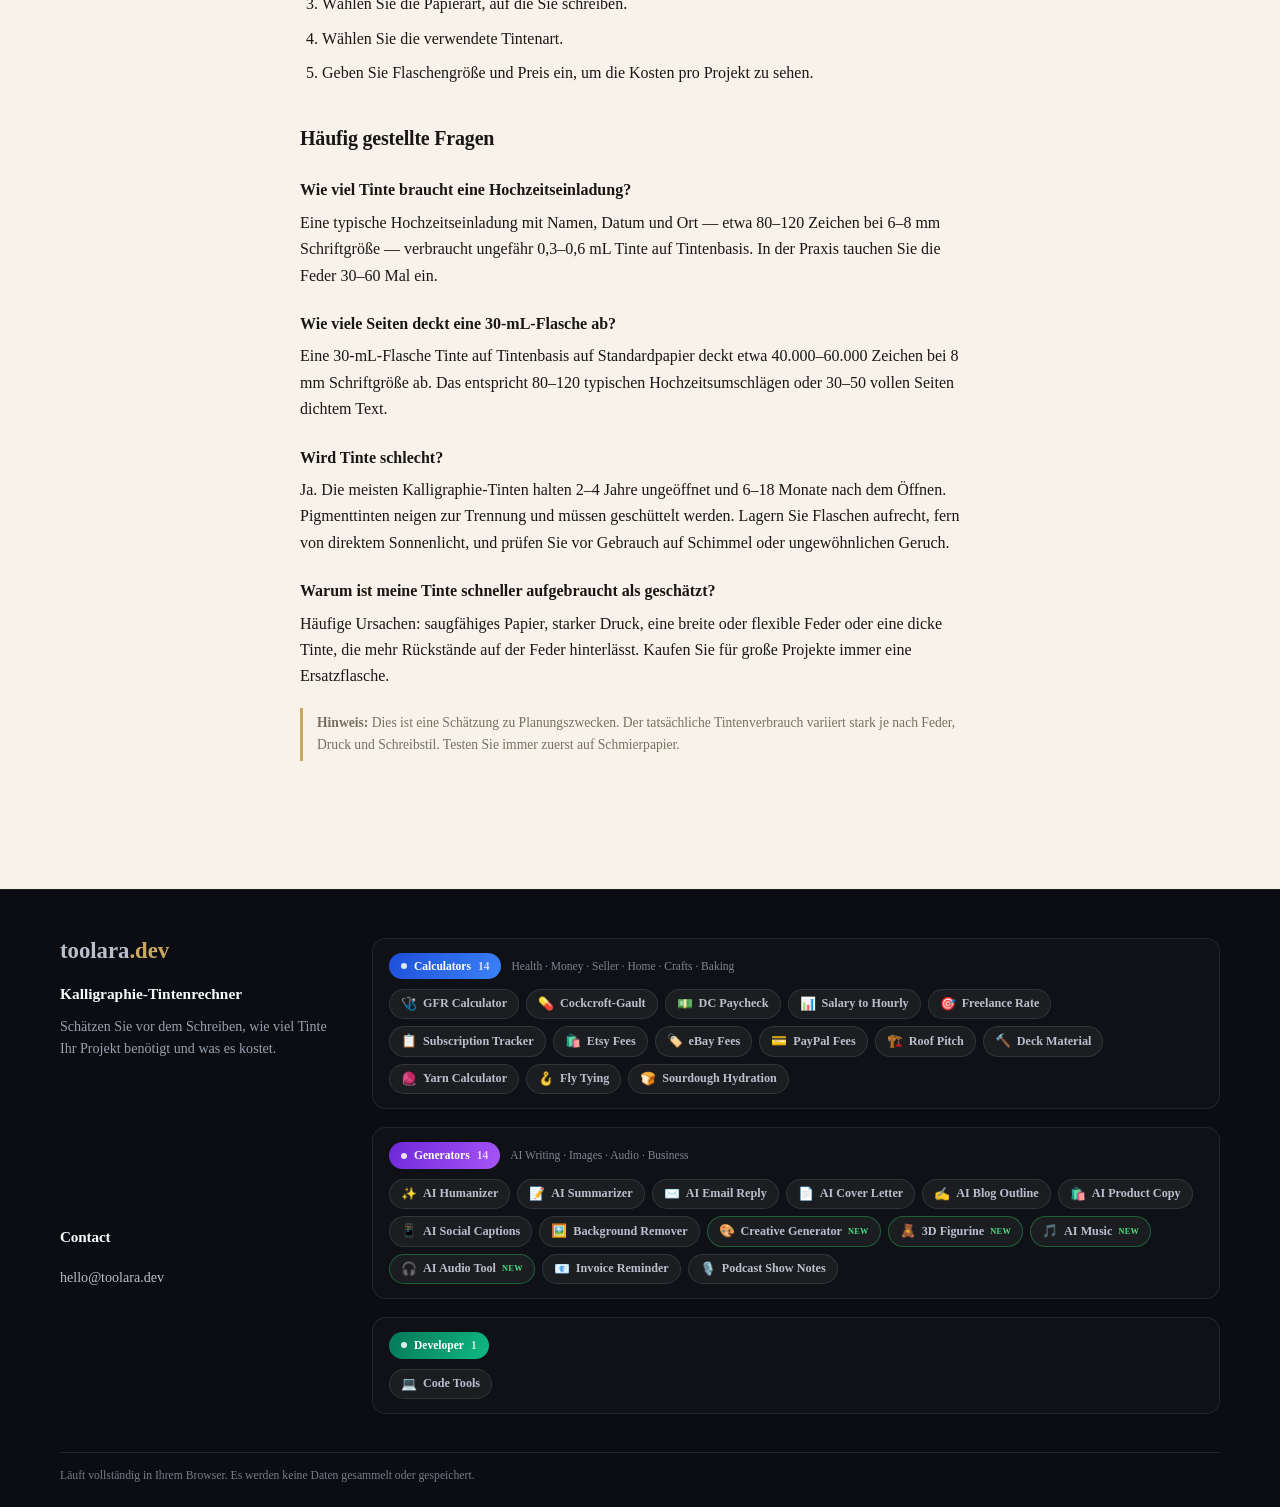
==== commit ad0d8cc7: "Update footer tool links to pill cloud style" ====
--- a/de/index.html
+++ b/de/index.html
@@ -59,7 +59,25 @@
 .site-footer-column:nth-child(2){grid-row:auto!important}.site-footer-column:nth-child(3){grid-column:auto!important;grid-row:auto!important}
 .site-footer-explore{grid-template-columns:repeat(2,minmax(0,1fr))}}
 </style>
-</head>
+<style id="fc-cloud-css">
+.fc-clouds{display:grid;gap:18px}
+.fc-cat{border:1px solid rgba(255,255,255,0.08);border-radius:14px;padding:14px 16px;background:rgba(255,255,255,0.02)}
+.fc-head{display:flex;align-items:center;gap:10px;margin-bottom:10px;flex-wrap:wrap}
+.fc-chip{display:inline-flex;align-items:center;gap:7px;font-size:0.72rem;font-weight:700;color:#fff;padding:4px 12px;border-radius:999px}
+.fc-chip::before{content:"";width:6px;height:6px;border-radius:50%;background:rgba(255,255,255,0.85)}
+.fc-chip.calc{background:linear-gradient(120deg,#1d4ed8,#3b82f6)}
+.fc-chip.gen{background:linear-gradient(120deg,#6d28d9,#a855f7)}
+.fc-chip.dev{background:linear-gradient(120deg,#047857,#10b981)}
+.fc-chip .n{opacity:0.75;font-weight:600}
+.fc-desc{font-size:0.72rem;color:#7c8593}
+.fc-cloud{display:flex;flex-wrap:wrap;gap:7px}
+.fc-cloud a{display:inline-flex;align-items:center;gap:6px;font-size:0.76rem;font-weight:600;color:#c3cad4;background:rgba(255,255,255,0.05);border:1px solid rgba(255,255,255,0.1);border-radius:999px;padding:4px 11px;transition:all 0.15s}
+.fc-cloud a:hover{color:#fff;background:rgba(59,130,246,0.18);border-color:rgba(59,130,246,0.45);text-decoration:none}
+.fc-cloud a .em{font-size:0.8rem}
+.fc-cloud a.fc-new{border-color:rgba(34,197,94,0.4)}
+.fc-cloud a.fc-new::after{content:"NEW";font-size:0.52rem;font-weight:800;letter-spacing:0.04em;color:#4ade80}
+@media(max-width:760px){.fc-cat{padding:12px 12px}}
+</style></head>
 <body>
 <header class="site-header"><div class="site-header-inner"><a class="site-brand" href="/" aria-label="calligraphy-ink-estimator"><span class="site-brand-mark" aria-hidden="true">CI</span><span class="site-brand-name" data-i18n="title"></span></a><nav class="site-nav" aria-label="Site navigation"><select id="langSelect" onchange="setLang(this.value)" aria-label="Language">
       <option value="en">English</option>
@@ -203,7 +221,7 @@
 <p class="site-footer-site-name" data-i18n="title">Kalligraphie-Tintenrechner</p>
 <p class="site-footer-description" data-i18n="subtitle">Schätzen Sie vor dem Schreiben, wie viel Tinte Ihr Projekt benötigt und was es kostet.</p>
 </section>
-<section class="site-footer-column"><div class="site-footer-explore"><div class="site-footer-group"><h2 class="site-footer-group-title">AI writing</h2><nav class="site-footer-links" aria-label="AI writing sites"><a href="https://humanize.toolara.dev/">AI Humanizer</a><a href="https://summarize.toolara.dev/">AI Summarizer</a><a href="https://emailreply.toolara.dev/">AI Email Reply</a><a href="https://coverletter.toolara.dev/">AI Cover Letter</a><a href="https://blogoutline.toolara.dev/">AI Blog Outline</a><a href="https://productcopy.toolara.dev/">AI Product Copy</a><a href="https://captions.toolara.dev/">AI Social Captions</a></nav></div><div class="site-footer-group"><h2 class="site-footer-group-title">Money &amp; sellers</h2><nav class="site-footer-links" aria-label="Money &amp; sellers sites"><a href="https://dc-pay.toolara.dev/">DC Paycheck</a><a href="https://salary.toolara.dev/">Salary to Hourly</a><a href="https://freelance.toolara.dev/">Freelance Rate</a><a href="https://subscriptions.toolara.dev/">Subscription Tracker</a><a href="https://etsy.toolara.dev/">Etsy Fees</a><a href="https://ebay.toolara.dev/">eBay Fees</a><a href="https://paypal.toolara.dev/">PayPal Fees</a><a href="https://invoices.toolara.dev/">Invoice Reminder</a></nav></div><div class="site-footer-group"><h2 class="site-footer-group-title">Home, health &amp; craft</h2><nav class="site-footer-links" aria-label="Home, health &amp; craft sites"><a href="https://gfr.toolara.dev/">GFR Calculator</a><a href="https://crcl.toolara.dev/">Creatinine Clearance</a><a href="https://roof.toolara.dev/">Roof Pitch</a><a href="https://deck.toolara.dev/">Deck Material</a><a href="https://yarn.toolara.dev/">Yarn Calculator</a><a href="https://flytying.toolara.dev/">Fly Tying</a><a href="https://sourdough.toolara.dev/">Sourdough Hydration</a><a href="https://devtools.toolara.dev/">Code Tools</a></nav></div><div class="site-footer-group"><h2 class="site-footer-group-title">Images &amp; creative</h2><nav class="site-footer-links" aria-label="Images &amp; creative sites"><a href="https://background.toolara.dev/">Background Remover</a><a href="https://creative.toolara.dev/">Creative Generator</a><a href="https://figurine.toolara.dev/">3D Figurine</a></nav></div><div class="site-footer-group"><h2 class="site-footer-group-title">Music &amp; audio</h2><nav class="site-footer-links" aria-label="Music &amp; audio sites"><a href="https://music.toolara.dev/">Toolara Music</a><a href="https://audio.toolara.dev/">AI Audio Tool</a><a href="https://podcast.toolara.dev/">Podcast Show Notes</a></nav></div></div></section>
+<section class="site-footer-column"><div class="fc-clouds"><div class="fc-cat"><div class="fc-head"><span class="fc-chip calc">Calculators <span class="n">14</span></span><span class="fc-desc">Health · Money · Seller · Home · Crafts · Baking</span></div><div class="fc-cloud"><a href="https://gfr.toolara.dev/"><span class="em">🩺</span>GFR Calculator</a><a href="https://crcl.toolara.dev/"><span class="em">💊</span>Cockcroft-Gault</a><a href="https://dc-pay.toolara.dev/"><span class="em">💵</span>DC Paycheck</a><a href="https://salary.toolara.dev/"><span class="em">📊</span>Salary to Hourly</a><a href="https://freelance.toolara.dev/"><span class="em">🎯</span>Freelance Rate</a><a href="https://subscriptions.toolara.dev/"><span class="em">📋</span>Subscription Tracker</a><a href="https://etsy.toolara.dev/"><span class="em">🛍️</span>Etsy Fees</a><a href="https://ebay.toolara.dev/"><span class="em">🏷️</span>eBay Fees</a><a href="https://paypal.toolara.dev/"><span class="em">💳</span>PayPal Fees</a><a href="https://roof.toolara.dev/"><span class="em">🏗️</span>Roof Pitch</a><a href="https://deck.toolara.dev/"><span class="em">🔨</span>Deck Material</a><a href="https://yarn.toolara.dev/"><span class="em">🧶</span>Yarn Calculator</a><a href="https://flytying.toolara.dev/"><span class="em">🪝</span>Fly Tying</a><a href="https://sourdough.toolara.dev/"><span class="em">🍞</span>Sourdough Hydration</a></div></div><div class="fc-cat"><div class="fc-head"><span class="fc-chip gen">Generators <span class="n">14</span></span><span class="fc-desc">AI Writing · Images · Audio · Business</span></div><div class="fc-cloud"><a href="https://humanize.toolara.dev/"><span class="em">✨</span>AI Humanizer</a><a href="https://summarize.toolara.dev/"><span class="em">📝</span>AI Summarizer</a><a href="https://emailreply.toolara.dev/"><span class="em">✉️</span>AI Email Reply</a><a href="https://coverletter.toolara.dev/"><span class="em">📄</span>AI Cover Letter</a><a href="https://blogoutline.toolara.dev/"><span class="em">✍️</span>AI Blog Outline</a><a href="https://productcopy.toolara.dev/"><span class="em">🛍️</span>AI Product Copy</a><a href="https://captions.toolara.dev/"><span class="em">📱</span>AI Social Captions</a><a href="https://background.toolara.dev/"><span class="em">🖼️</span>Background Remover</a><a href="https://creative.toolara.dev/" class="fc-new"><span class="em">🎨</span>Creative Generator</a><a href="https://figurine.toolara.dev/" class="fc-new"><span class="em">🧸</span>3D Figurine</a><a href="https://music.toolara.dev/" class="fc-new"><span class="em">🎵</span>AI Music</a><a href="https://audio.toolara.dev/" class="fc-new"><span class="em">🎧</span>AI Audio Tool</a><a href="https://invoices.toolara.dev/"><span class="em">📧</span>Invoice Reminder</a><a href="https://podcast.toolara.dev/"><span class="em">🎙️</span>Podcast Show Notes</a></div></div><div class="fc-cat"><div class="fc-head"><span class="fc-chip dev">Developer <span class="n">1</span></span></div><div class="fc-cloud"><a href="https://devtools.toolara.dev/"><span class="em">💻</span>Code Tools</a></div></div></div></section>
 <section class="site-footer-column"><h2 class="site-footer-heading">Contact</h2><p class="site-footer-contact"><a href="mailto:hello@toolara.dev">hello@toolara.dev</a></p></section>
 </div>
 <div class="site-footer-bottom"><p class="site-footer-privacy" data-i18n="footer">Läuft vollständig in Ihrem Browser. Es werden keine Daten gesammelt oder gespeichert.</p></div>
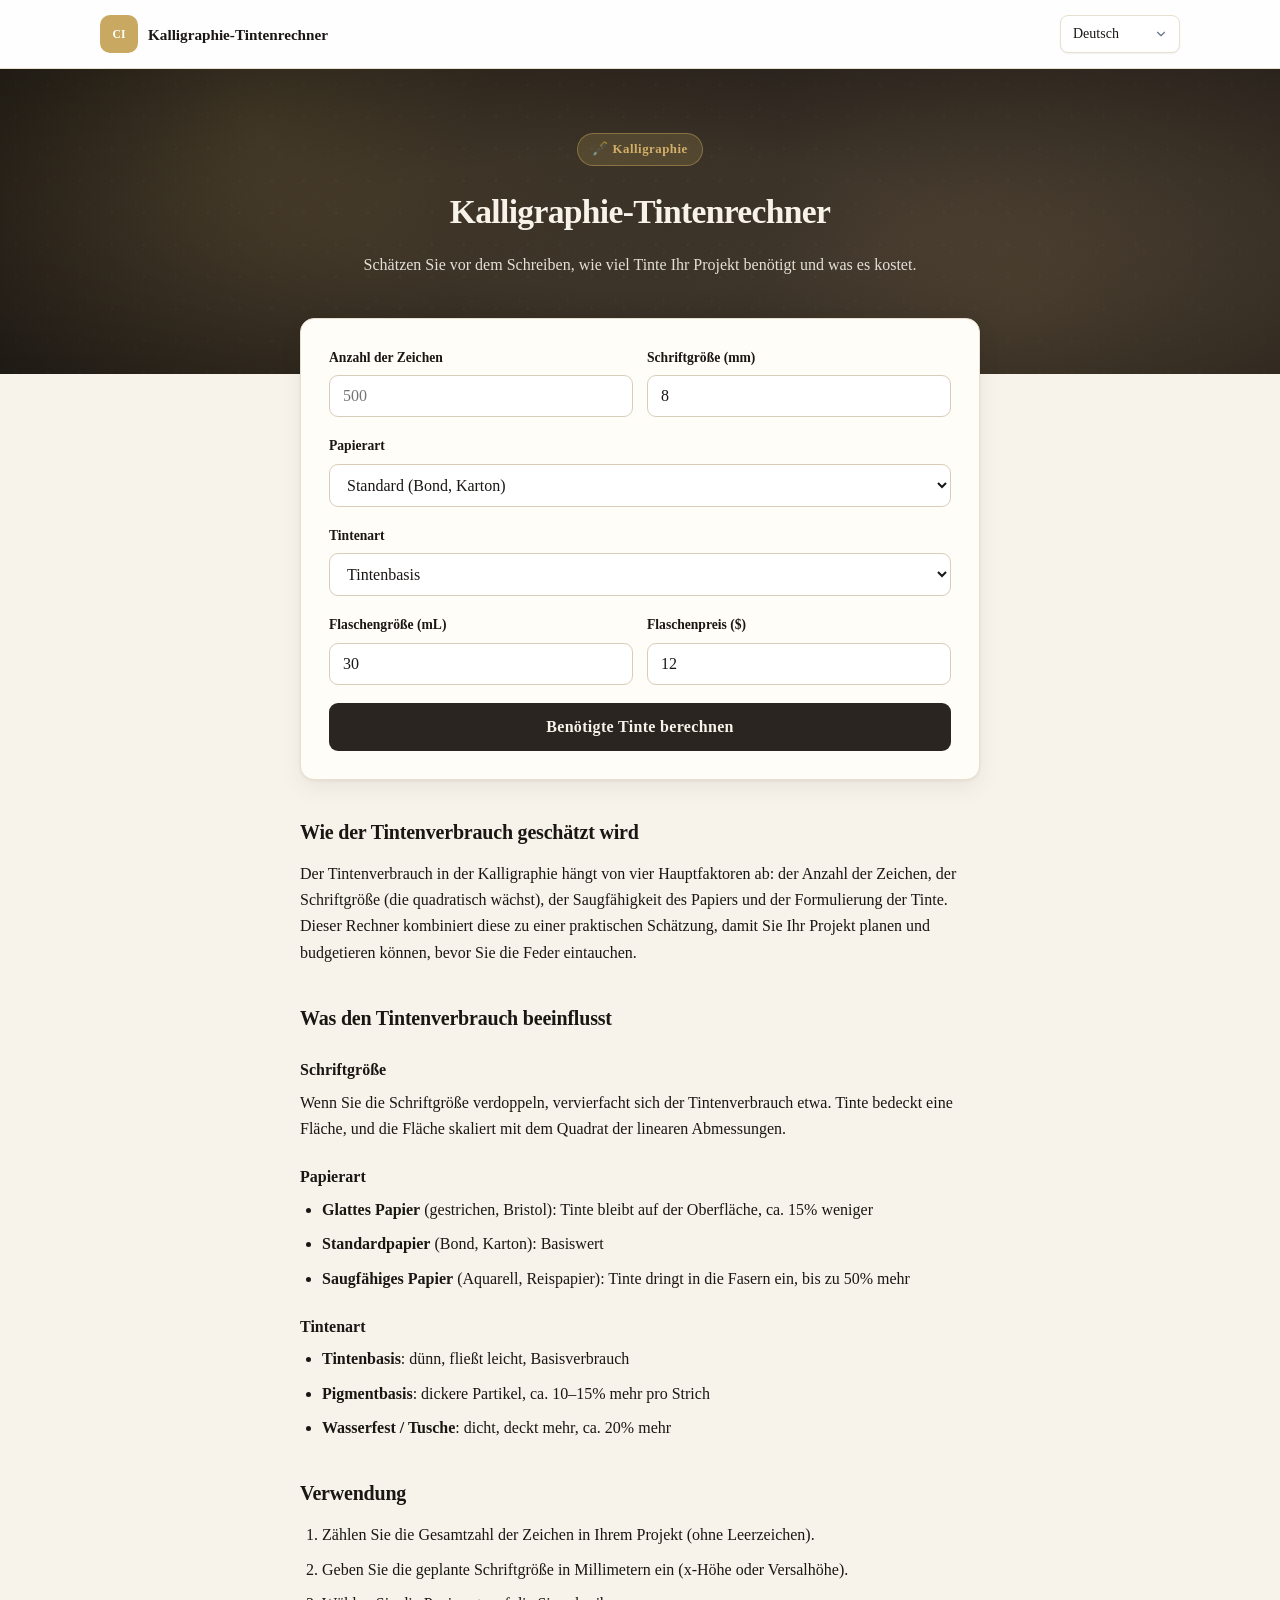
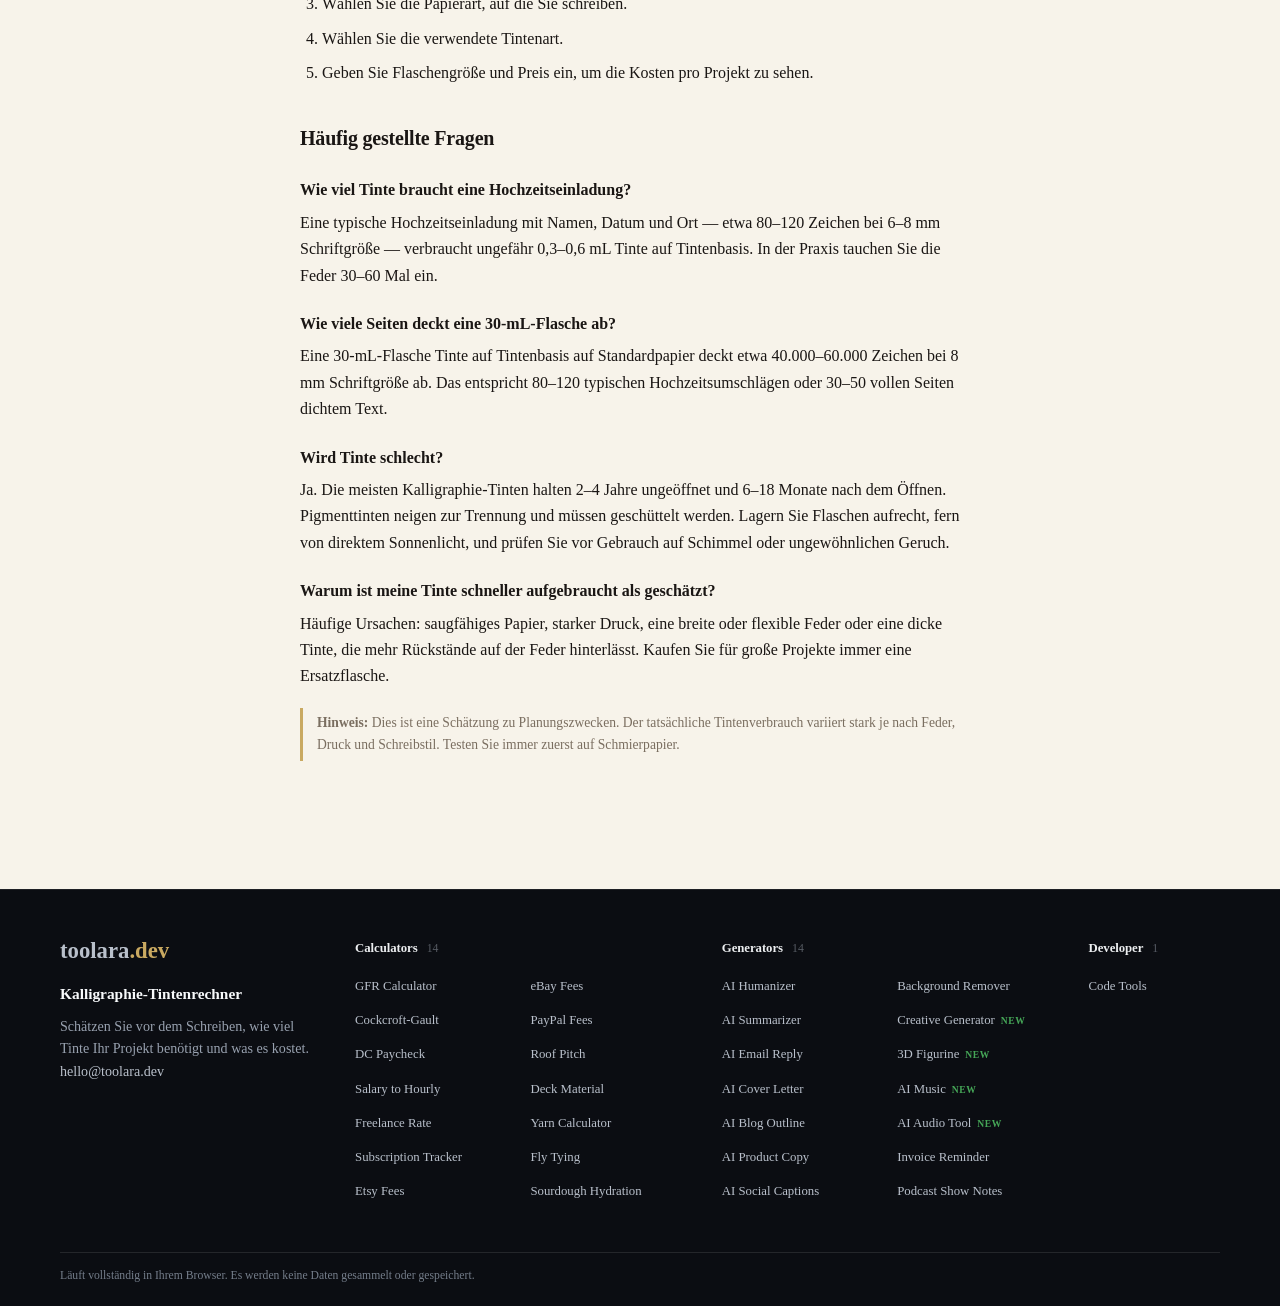
==== commit 2fed96b0: "Restyle footer tool links as plain text columns" ====
--- a/de/index.html
+++ b/de/index.html
@@ -60,23 +60,21 @@
 .site-footer-explore{grid-template-columns:repeat(2,minmax(0,1fr))}}
 </style>
 <style id="fc-cloud-css">
-.fc-clouds{display:grid;gap:18px}
-.fc-cat{border:1px solid rgba(255,255,255,0.08);border-radius:14px;padding:14px 16px;background:rgba(255,255,255,0.02)}
-.fc-head{display:flex;align-items:center;gap:10px;margin-bottom:10px;flex-wrap:wrap}
-.fc-chip{display:inline-flex;align-items:center;gap:7px;font-size:0.72rem;font-weight:700;color:#fff;padding:4px 12px;border-radius:999px}
-.fc-chip::before{content:"";width:6px;height:6px;border-radius:50%;background:rgba(255,255,255,0.85)}
-.fc-chip.calc{background:linear-gradient(120deg,#1d4ed8,#3b82f6)}
-.fc-chip.gen{background:linear-gradient(120deg,#6d28d9,#a855f7)}
-.fc-chip.dev{background:linear-gradient(120deg,#047857,#10b981)}
-.fc-chip .n{opacity:0.75;font-weight:600}
-.fc-desc{font-size:0.72rem;color:#7c8593}
-.fc-cloud{display:flex;flex-wrap:wrap;gap:7px}
-.fc-cloud a{display:inline-flex;align-items:center;gap:6px;font-size:0.76rem;font-weight:600;color:#c3cad4;background:rgba(255,255,255,0.05);border:1px solid rgba(255,255,255,0.1);border-radius:999px;padding:4px 11px;transition:all 0.15s}
-.fc-cloud a:hover{color:#fff;background:rgba(59,130,246,0.18);border-color:rgba(59,130,246,0.45);text-decoration:none}
-.fc-cloud a .em{font-size:0.8rem}
-.fc-cloud a.fc-new{border-color:rgba(34,197,94,0.4)}
-.fc-cloud a.fc-new::after{content:"NEW";font-size:0.52rem;font-weight:800;letter-spacing:0.04em;color:#4ade80}
-@media(max-width:760px){.fc-cat{padding:12px 12px}}
+/* Footer tool columns - Linear style (design v3-A) */
+.site-footer-grid{grid-template-columns:1.05fr 1.35fr 1.35fr 0.55fr !important;gap:44px !important}
+/* 覆盖子站旧版 nth-child 网格定位残留 */
+.site-footer .site-footer-column:nth-child(2),.site-footer .site-footer-column:nth-child(3),.site-footer .site-footer-column:nth-child(4){grid-row:auto !important;grid-column:auto !important;display:block !important}
+.site-footer .fa-h4{font-size:0.8rem;font-weight:600;color:#eceef0;margin:0 0 16px;letter-spacing:-0.005em}
+.site-footer .fa-h4 .n{color:#565b63;font-weight:500;margin-left:6px;font-size:0.74rem}
+.site-footer ul.fa-list{list-style:none;margin:0;padding:0;columns:2;column-gap:28px}
+.site-footer ul.fa-list.single{columns:1}
+.site-footer ul.fa-list li{margin-bottom:11px;break-inside:avoid}
+.site-footer ul.fa-list a{font-size:0.8rem;color:#83898f;text-decoration:none;transition:color 0.12s;white-space:nowrap}
+.site-footer ul.fa-list a:hover{color:#f0f2f4}
+.site-footer ul.fa-list a .fa-new{color:#46a758;font-size:0.6rem;font-weight:700;letter-spacing:0.06em;margin-left:6px}
+.site-footer .fa-contact{margin-top:18px}
+@media(max-width:960px){.site-footer-grid{grid-template-columns:1fr 1fr !important;gap:32px !important}}
+@media(max-width:640px){.site-footer-grid{grid-template-columns:1fr !important;gap:26px !important}}
 </style></head>
 <body>
 <header class="site-header"><div class="site-header-inner"><a class="site-brand" href="/" aria-label="calligraphy-ink-estimator"><span class="site-brand-mark" aria-hidden="true">CI</span><span class="site-brand-name" data-i18n="title"></span></a><nav class="site-nav" aria-label="Site navigation"><select id="langSelect" onchange="setLang(this.value)" aria-label="Language">
@@ -215,15 +213,11 @@
 
 <footer class="footer site-footer">
 <div class="site-footer-inner">
-<div class="site-footer-grid">
-<section class="site-footer-column">
+<div class="site-footer-grid"><section class="site-footer-column">
 <a class="site-footer-wordmark" href="https://toolara.dev/" aria-label="toolara.dev">toolara<span class="tld">.dev</span></a>
 <p class="site-footer-site-name" data-i18n="title">Kalligraphie-Tintenrechner</p>
 <p class="site-footer-description" data-i18n="subtitle">Schätzen Sie vor dem Schreiben, wie viel Tinte Ihr Projekt benötigt und was es kostet.</p>
-</section>
-<section class="site-footer-column"><div class="fc-clouds"><div class="fc-cat"><div class="fc-head"><span class="fc-chip calc">Calculators <span class="n">14</span></span><span class="fc-desc">Health · Money · Seller · Home · Crafts · Baking</span></div><div class="fc-cloud"><a href="https://gfr.toolara.dev/"><span class="em">🩺</span>GFR Calculator</a><a href="https://crcl.toolara.dev/"><span class="em">💊</span>Cockcroft-Gault</a><a href="https://dc-pay.toolara.dev/"><span class="em">💵</span>DC Paycheck</a><a href="https://salary.toolara.dev/"><span class="em">📊</span>Salary to Hourly</a><a href="https://freelance.toolara.dev/"><span class="em">🎯</span>Freelance Rate</a><a href="https://subscriptions.toolara.dev/"><span class="em">📋</span>Subscription Tracker</a><a href="https://etsy.toolara.dev/"><span class="em">🛍️</span>Etsy Fees</a><a href="https://ebay.toolara.dev/"><span class="em">🏷️</span>eBay Fees</a><a href="https://paypal.toolara.dev/"><span class="em">💳</span>PayPal Fees</a><a href="https://roof.toolara.dev/"><span class="em">🏗️</span>Roof Pitch</a><a href="https://deck.toolara.dev/"><span class="em">🔨</span>Deck Material</a><a href="https://yarn.toolara.dev/"><span class="em">🧶</span>Yarn Calculator</a><a href="https://flytying.toolara.dev/"><span class="em">🪝</span>Fly Tying</a><a href="https://sourdough.toolara.dev/"><span class="em">🍞</span>Sourdough Hydration</a></div></div><div class="fc-cat"><div class="fc-head"><span class="fc-chip gen">Generators <span class="n">14</span></span><span class="fc-desc">AI Writing · Images · Audio · Business</span></div><div class="fc-cloud"><a href="https://humanize.toolara.dev/"><span class="em">✨</span>AI Humanizer</a><a href="https://summarize.toolara.dev/"><span class="em">📝</span>AI Summarizer</a><a href="https://emailreply.toolara.dev/"><span class="em">✉️</span>AI Email Reply</a><a href="https://coverletter.toolara.dev/"><span class="em">📄</span>AI Cover Letter</a><a href="https://blogoutline.toolara.dev/"><span class="em">✍️</span>AI Blog Outline</a><a href="https://productcopy.toolara.dev/"><span class="em">🛍️</span>AI Product Copy</a><a href="https://captions.toolara.dev/"><span class="em">📱</span>AI Social Captions</a><a href="https://background.toolara.dev/"><span class="em">🖼️</span>Background Remover</a><a href="https://creative.toolara.dev/" class="fc-new"><span class="em">🎨</span>Creative Generator</a><a href="https://figurine.toolara.dev/" class="fc-new"><span class="em">🧸</span>3D Figurine</a><a href="https://music.toolara.dev/" class="fc-new"><span class="em">🎵</span>AI Music</a><a href="https://audio.toolara.dev/" class="fc-new"><span class="em">🎧</span>AI Audio Tool</a><a href="https://invoices.toolara.dev/"><span class="em">📧</span>Invoice Reminder</a><a href="https://podcast.toolara.dev/"><span class="em">🎙️</span>Podcast Show Notes</a></div></div><div class="fc-cat"><div class="fc-head"><span class="fc-chip dev">Developer <span class="n">1</span></span></div><div class="fc-cloud"><a href="https://devtools.toolara.dev/"><span class="em">💻</span>Code Tools</a></div></div></div></section>
-<section class="site-footer-column"><h2 class="site-footer-heading">Contact</h2><p class="site-footer-contact"><a href="mailto:hello@toolara.dev">hello@toolara.dev</a></p></section>
-</div>
+<p class="site-footer-contact fa-contact"><a href="mailto:hello@toolara.dev">hello@toolara.dev</a></p></section><section class="site-footer-column"><h4 class="fa-h4">Calculators <span class="n">14</span></h4><ul class="fa-list"><li><a href="https://gfr.toolara.dev/">GFR Calculator</a></li><li><a href="https://crcl.toolara.dev/">Cockcroft-Gault</a></li><li><a href="https://dc-pay.toolara.dev/">DC Paycheck</a></li><li><a href="https://salary.toolara.dev/">Salary to Hourly</a></li><li><a href="https://freelance.toolara.dev/">Freelance Rate</a></li><li><a href="https://subscriptions.toolara.dev/">Subscription Tracker</a></li><li><a href="https://etsy.toolara.dev/">Etsy Fees</a></li><li><a href="https://ebay.toolara.dev/">eBay Fees</a></li><li><a href="https://paypal.toolara.dev/">PayPal Fees</a></li><li><a href="https://roof.toolara.dev/">Roof Pitch</a></li><li><a href="https://deck.toolara.dev/">Deck Material</a></li><li><a href="https://yarn.toolara.dev/">Yarn Calculator</a></li><li><a href="https://flytying.toolara.dev/">Fly Tying</a></li><li><a href="https://sourdough.toolara.dev/">Sourdough Hydration</a></li></ul></section><section class="site-footer-column"><h4 class="fa-h4">Generators <span class="n">14</span></h4><ul class="fa-list"><li><a href="https://humanize.toolara.dev/">AI Humanizer</a></li><li><a href="https://summarize.toolara.dev/">AI Summarizer</a></li><li><a href="https://emailreply.toolara.dev/">AI Email Reply</a></li><li><a href="https://coverletter.toolara.dev/">AI Cover Letter</a></li><li><a href="https://blogoutline.toolara.dev/">AI Blog Outline</a></li><li><a href="https://productcopy.toolara.dev/">AI Product Copy</a></li><li><a href="https://captions.toolara.dev/">AI Social Captions</a></li><li><a href="https://background.toolara.dev/">Background Remover</a></li><li><a href="https://creative.toolara.dev/">Creative Generator<span class="fa-new">NEW</span></a></li><li><a href="https://figurine.toolara.dev/">3D Figurine<span class="fa-new">NEW</span></a></li><li><a href="https://music.toolara.dev/">AI Music<span class="fa-new">NEW</span></a></li><li><a href="https://audio.toolara.dev/">AI Audio Tool<span class="fa-new">NEW</span></a></li><li><a href="https://invoices.toolara.dev/">Invoice Reminder</a></li><li><a href="https://podcast.toolara.dev/">Podcast Show Notes</a></li></ul></section><section class="site-footer-column"><h4 class="fa-h4">Developer <span class="n">1</span></h4><ul class="fa-list single"><li><a href="https://devtools.toolara.dev/">Code Tools</a></li></ul></section></div>
 <div class="site-footer-bottom"><p class="site-footer-privacy" data-i18n="footer">Läuft vollständig in Ihrem Browser. Es werden keine Daten gesammelt oder gespeichert.</p></div>
 </div>
 </footer>
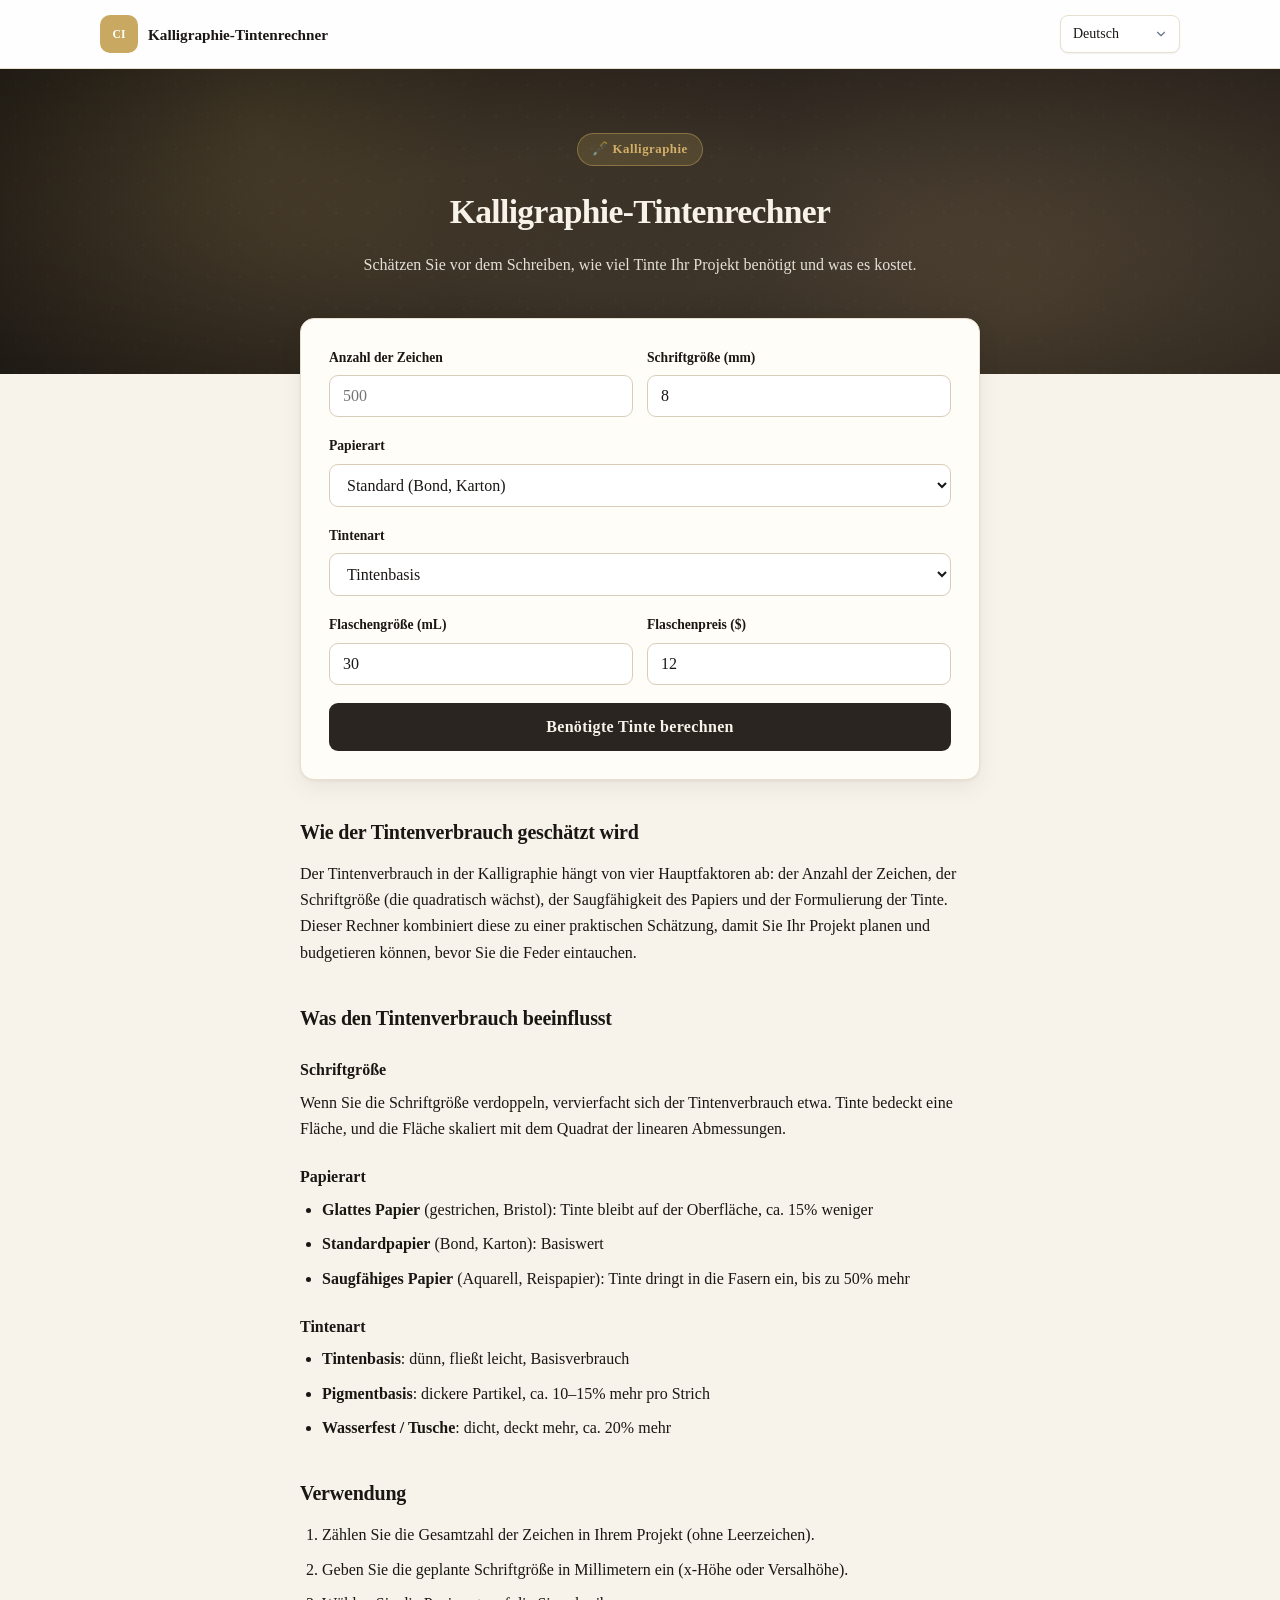
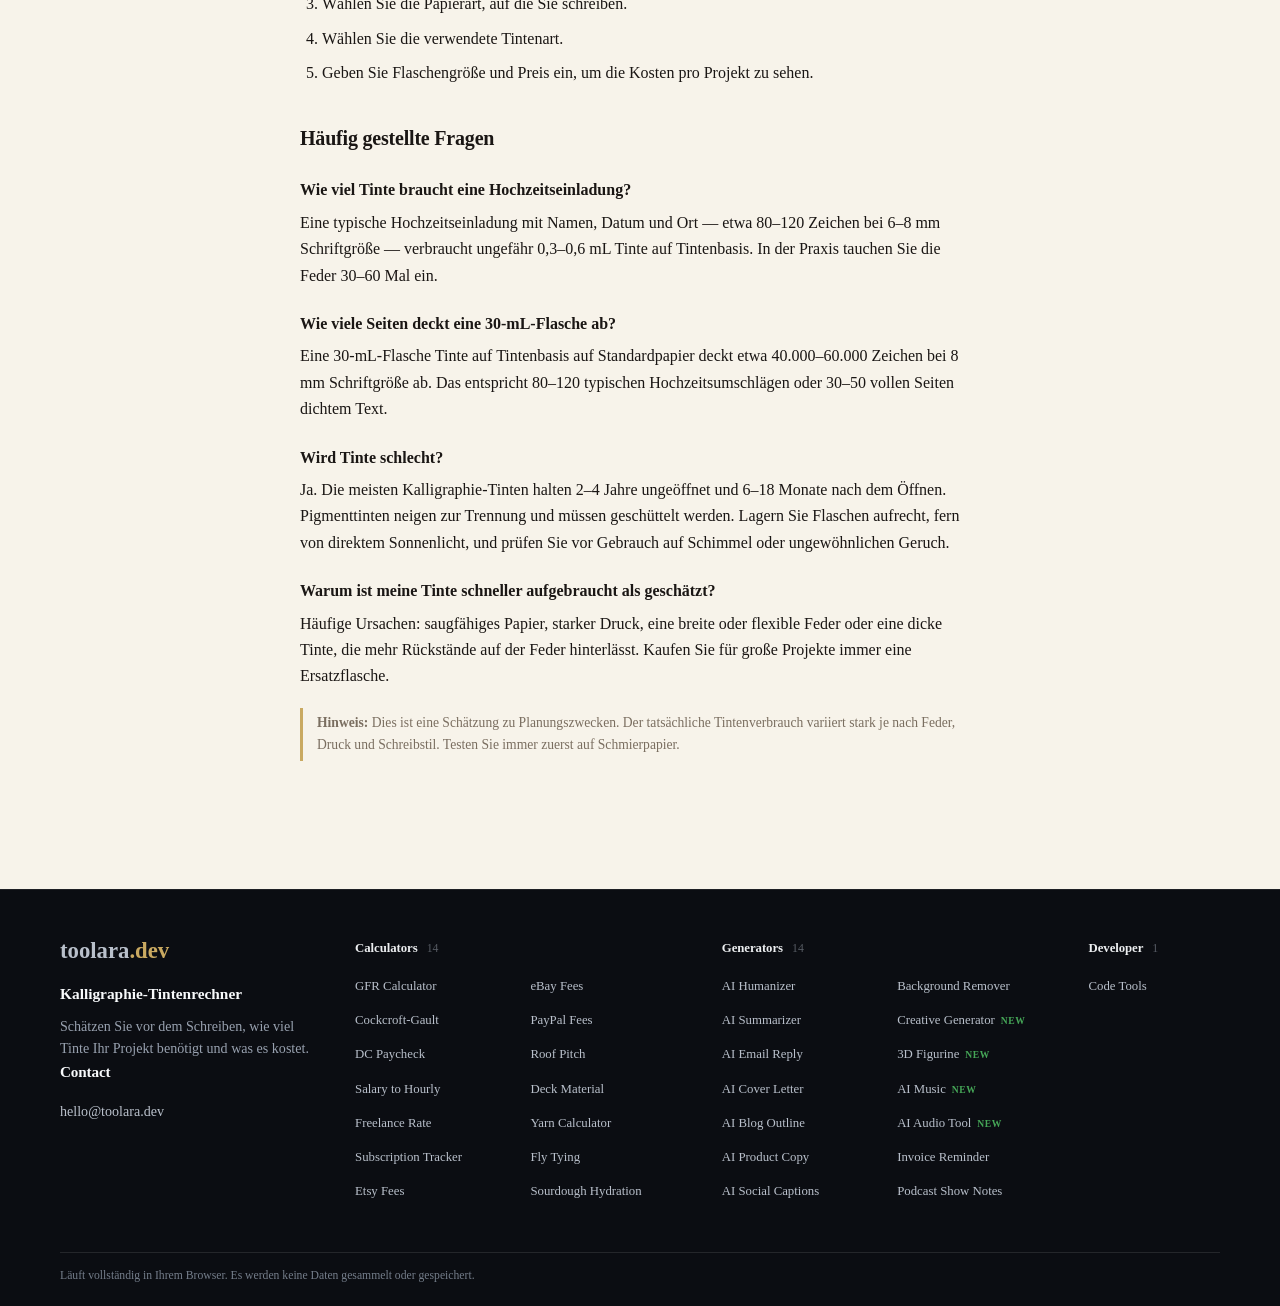
==== commit 00972b9f: "Add Contact heading to footer brand column" ====
--- a/de/index.html
+++ b/de/index.html
@@ -217,7 +217,7 @@
 <a class="site-footer-wordmark" href="https://toolara.dev/" aria-label="toolara.dev">toolara<span class="tld">.dev</span></a>
 <p class="site-footer-site-name" data-i18n="title">Kalligraphie-Tintenrechner</p>
 <p class="site-footer-description" data-i18n="subtitle">Schätzen Sie vor dem Schreiben, wie viel Tinte Ihr Projekt benötigt und was es kostet.</p>
-<p class="site-footer-contact fa-contact"><a href="mailto:hello@toolara.dev">hello@toolara.dev</a></p></section><section class="site-footer-column"><h4 class="fa-h4">Calculators <span class="n">14</span></h4><ul class="fa-list"><li><a href="https://gfr.toolara.dev/">GFR Calculator</a></li><li><a href="https://crcl.toolara.dev/">Cockcroft-Gault</a></li><li><a href="https://dc-pay.toolara.dev/">DC Paycheck</a></li><li><a href="https://salary.toolara.dev/">Salary to Hourly</a></li><li><a href="https://freelance.toolara.dev/">Freelance Rate</a></li><li><a href="https://subscriptions.toolara.dev/">Subscription Tracker</a></li><li><a href="https://etsy.toolara.dev/">Etsy Fees</a></li><li><a href="https://ebay.toolara.dev/">eBay Fees</a></li><li><a href="https://paypal.toolara.dev/">PayPal Fees</a></li><li><a href="https://roof.toolara.dev/">Roof Pitch</a></li><li><a href="https://deck.toolara.dev/">Deck Material</a></li><li><a href="https://yarn.toolara.dev/">Yarn Calculator</a></li><li><a href="https://flytying.toolara.dev/">Fly Tying</a></li><li><a href="https://sourdough.toolara.dev/">Sourdough Hydration</a></li></ul></section><section class="site-footer-column"><h4 class="fa-h4">Generators <span class="n">14</span></h4><ul class="fa-list"><li><a href="https://humanize.toolara.dev/">AI Humanizer</a></li><li><a href="https://summarize.toolara.dev/">AI Summarizer</a></li><li><a href="https://emailreply.toolara.dev/">AI Email Reply</a></li><li><a href="https://coverletter.toolara.dev/">AI Cover Letter</a></li><li><a href="https://blogoutline.toolara.dev/">AI Blog Outline</a></li><li><a href="https://productcopy.toolara.dev/">AI Product Copy</a></li><li><a href="https://captions.toolara.dev/">AI Social Captions</a></li><li><a href="https://background.toolara.dev/">Background Remover</a></li><li><a href="https://creative.toolara.dev/">Creative Generator<span class="fa-new">NEW</span></a></li><li><a href="https://figurine.toolara.dev/">3D Figurine<span class="fa-new">NEW</span></a></li><li><a href="https://music.toolara.dev/">AI Music<span class="fa-new">NEW</span></a></li><li><a href="https://audio.toolara.dev/">AI Audio Tool<span class="fa-new">NEW</span></a></li><li><a href="https://invoices.toolara.dev/">Invoice Reminder</a></li><li><a href="https://podcast.toolara.dev/">Podcast Show Notes</a></li></ul></section><section class="site-footer-column"><h4 class="fa-h4">Developer <span class="n">1</span></h4><ul class="fa-list single"><li><a href="https://devtools.toolara.dev/">Code Tools</a></li></ul></section></div>
+<h2 class="site-footer-heading" style="margin-top:22px">Contact</h2><p class="site-footer-contact fa-contact"><a href="mailto:hello@toolara.dev">hello@toolara.dev</a></p></section><section class="site-footer-column"><h4 class="fa-h4">Calculators <span class="n">14</span></h4><ul class="fa-list"><li><a href="https://gfr.toolara.dev/">GFR Calculator</a></li><li><a href="https://crcl.toolara.dev/">Cockcroft-Gault</a></li><li><a href="https://dc-pay.toolara.dev/">DC Paycheck</a></li><li><a href="https://salary.toolara.dev/">Salary to Hourly</a></li><li><a href="https://freelance.toolara.dev/">Freelance Rate</a></li><li><a href="https://subscriptions.toolara.dev/">Subscription Tracker</a></li><li><a href="https://etsy.toolara.dev/">Etsy Fees</a></li><li><a href="https://ebay.toolara.dev/">eBay Fees</a></li><li><a href="https://paypal.toolara.dev/">PayPal Fees</a></li><li><a href="https://roof.toolara.dev/">Roof Pitch</a></li><li><a href="https://deck.toolara.dev/">Deck Material</a></li><li><a href="https://yarn.toolara.dev/">Yarn Calculator</a></li><li><a href="https://flytying.toolara.dev/">Fly Tying</a></li><li><a href="https://sourdough.toolara.dev/">Sourdough Hydration</a></li></ul></section><section class="site-footer-column"><h4 class="fa-h4">Generators <span class="n">14</span></h4><ul class="fa-list"><li><a href="https://humanize.toolara.dev/">AI Humanizer</a></li><li><a href="https://summarize.toolara.dev/">AI Summarizer</a></li><li><a href="https://emailreply.toolara.dev/">AI Email Reply</a></li><li><a href="https://coverletter.toolara.dev/">AI Cover Letter</a></li><li><a href="https://blogoutline.toolara.dev/">AI Blog Outline</a></li><li><a href="https://productcopy.toolara.dev/">AI Product Copy</a></li><li><a href="https://captions.toolara.dev/">AI Social Captions</a></li><li><a href="https://background.toolara.dev/">Background Remover</a></li><li><a href="https://creative.toolara.dev/">Creative Generator<span class="fa-new">NEW</span></a></li><li><a href="https://figurine.toolara.dev/">3D Figurine<span class="fa-new">NEW</span></a></li><li><a href="https://music.toolara.dev/">AI Music<span class="fa-new">NEW</span></a></li><li><a href="https://audio.toolara.dev/">AI Audio Tool<span class="fa-new">NEW</span></a></li><li><a href="https://invoices.toolara.dev/">Invoice Reminder</a></li><li><a href="https://podcast.toolara.dev/">Podcast Show Notes</a></li></ul></section><section class="site-footer-column"><h4 class="fa-h4">Developer <span class="n">1</span></h4><ul class="fa-list single"><li><a href="https://devtools.toolara.dev/">Code Tools</a></li></ul></section></div>
 <div class="site-footer-bottom"><p class="site-footer-privacy" data-i18n="footer">Läuft vollständig in Ihrem Browser. Es werden keine Daten gesammelt oder gespeichert.</p></div>
 </div>
 </footer>
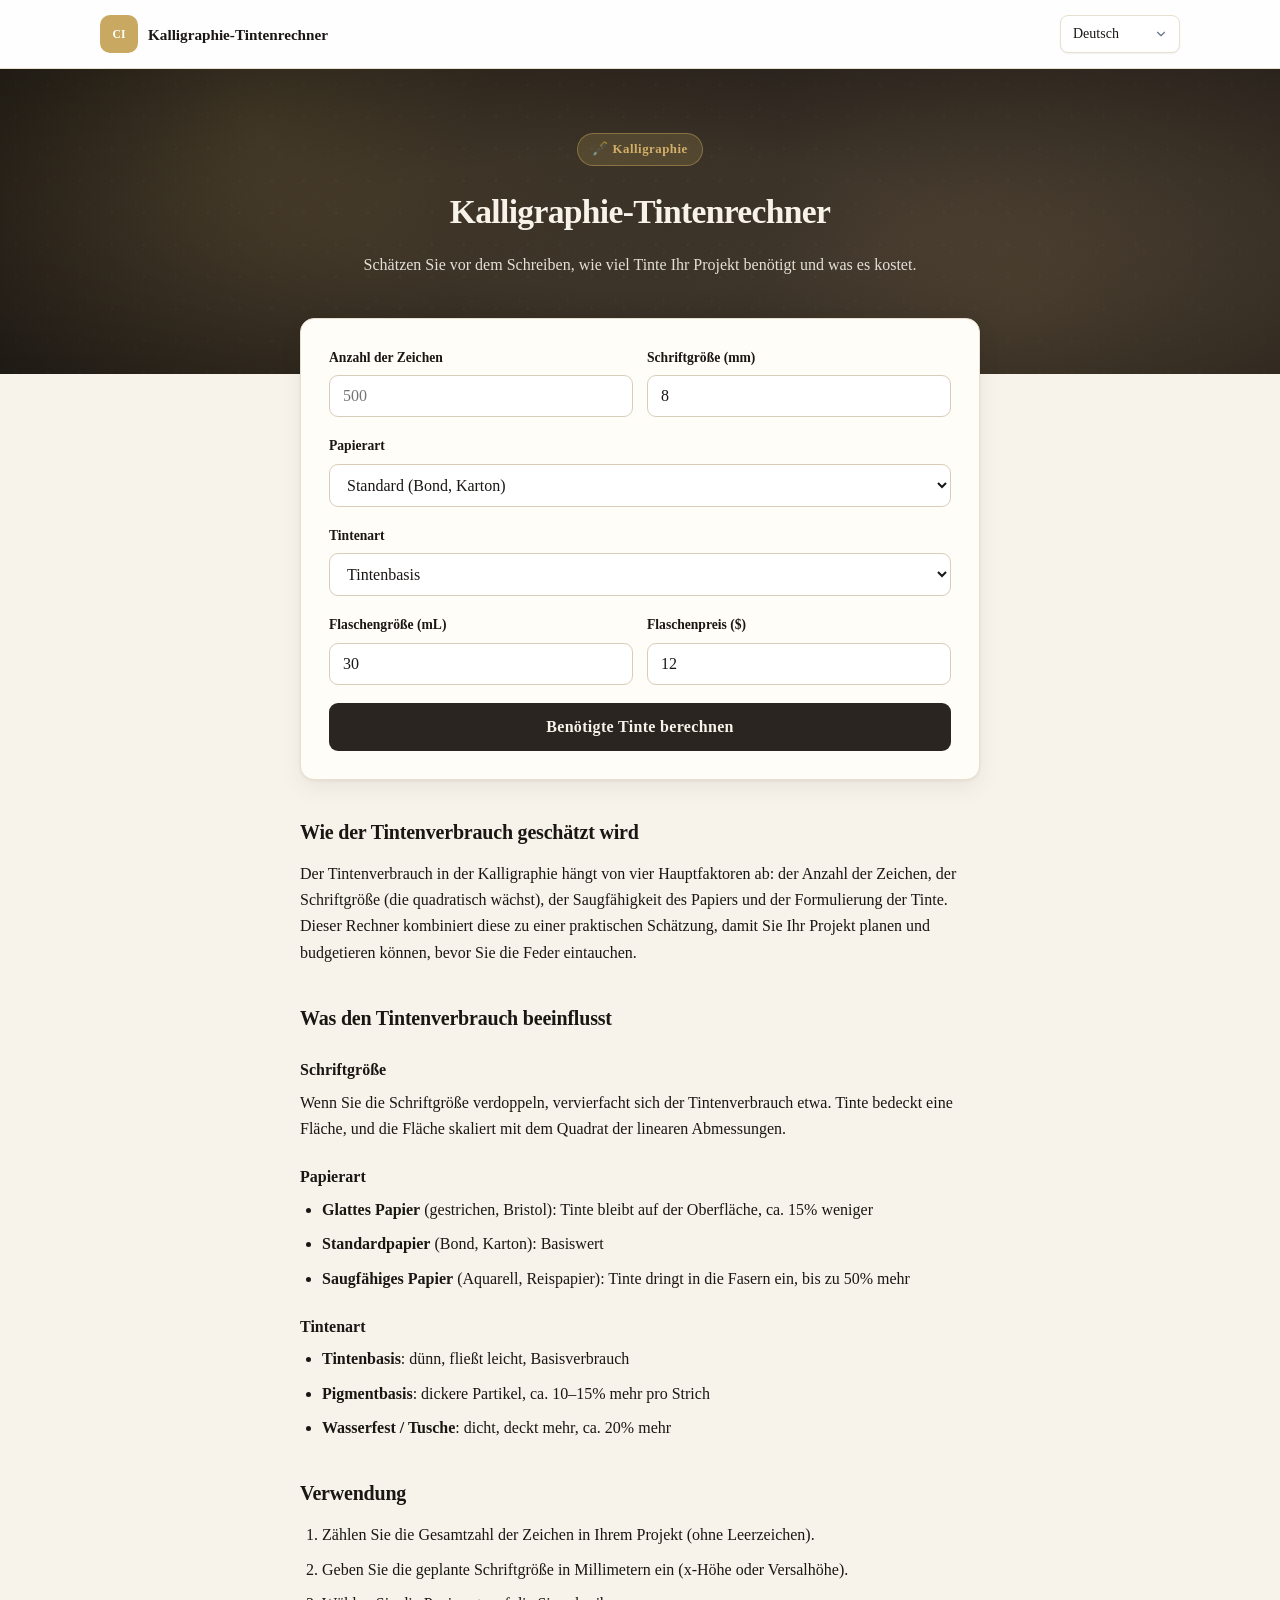
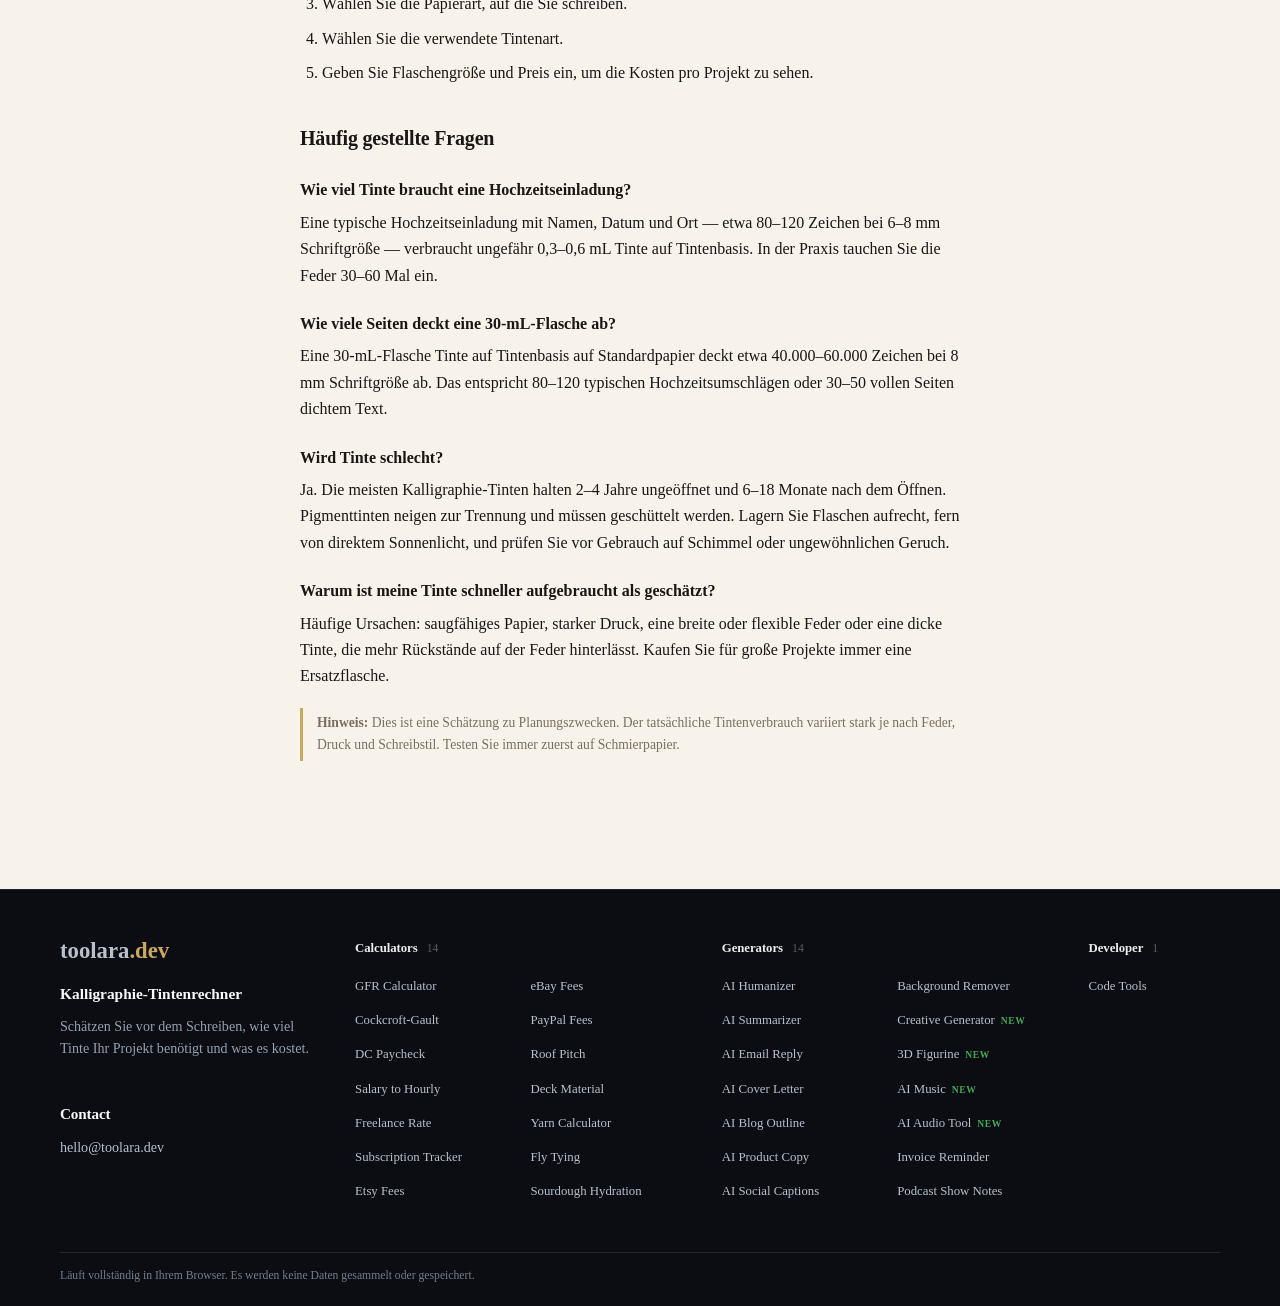
==== commit 7c2895db: "Increase gap above Contact heading in footer" ====
--- a/de/index.html
+++ b/de/index.html
@@ -72,7 +72,7 @@
 .site-footer ul.fa-list a{font-size:0.8rem;color:#83898f;text-decoration:none;transition:color 0.12s;white-space:nowrap}
 .site-footer ul.fa-list a:hover{color:#f0f2f4}
 .site-footer ul.fa-list a .fa-new{color:#46a758;font-size:0.6rem;font-weight:700;letter-spacing:0.06em;margin-left:6px}
-.site-footer .fa-contact{margin-top:18px}
+.site-footer .fa-contact{margin-top:18px}.site-footer .fa-contact-h{margin:42px 0 10px !important;color:#f8fafc;font-size:0.95rem;font-weight:650}
 @media(max-width:960px){.site-footer-grid{grid-template-columns:1fr 1fr !important;gap:32px !important}}
 @media(max-width:640px){.site-footer-grid{grid-template-columns:1fr !important;gap:26px !important}}
 </style></head>
@@ -217,7 +217,7 @@
 <a class="site-footer-wordmark" href="https://toolara.dev/" aria-label="toolara.dev">toolara<span class="tld">.dev</span></a>
 <p class="site-footer-site-name" data-i18n="title">Kalligraphie-Tintenrechner</p>
 <p class="site-footer-description" data-i18n="subtitle">Schätzen Sie vor dem Schreiben, wie viel Tinte Ihr Projekt benötigt und was es kostet.</p>
-<h2 class="site-footer-heading" style="margin-top:22px">Contact</h2><p class="site-footer-contact fa-contact"><a href="mailto:hello@toolara.dev">hello@toolara.dev</a></p></section><section class="site-footer-column"><h4 class="fa-h4">Calculators <span class="n">14</span></h4><ul class="fa-list"><li><a href="https://gfr.toolara.dev/">GFR Calculator</a></li><li><a href="https://crcl.toolara.dev/">Cockcroft-Gault</a></li><li><a href="https://dc-pay.toolara.dev/">DC Paycheck</a></li><li><a href="https://salary.toolara.dev/">Salary to Hourly</a></li><li><a href="https://freelance.toolara.dev/">Freelance Rate</a></li><li><a href="https://subscriptions.toolara.dev/">Subscription Tracker</a></li><li><a href="https://etsy.toolara.dev/">Etsy Fees</a></li><li><a href="https://ebay.toolara.dev/">eBay Fees</a></li><li><a href="https://paypal.toolara.dev/">PayPal Fees</a></li><li><a href="https://roof.toolara.dev/">Roof Pitch</a></li><li><a href="https://deck.toolara.dev/">Deck Material</a></li><li><a href="https://yarn.toolara.dev/">Yarn Calculator</a></li><li><a href="https://flytying.toolara.dev/">Fly Tying</a></li><li><a href="https://sourdough.toolara.dev/">Sourdough Hydration</a></li></ul></section><section class="site-footer-column"><h4 class="fa-h4">Generators <span class="n">14</span></h4><ul class="fa-list"><li><a href="https://humanize.toolara.dev/">AI Humanizer</a></li><li><a href="https://summarize.toolara.dev/">AI Summarizer</a></li><li><a href="https://emailreply.toolara.dev/">AI Email Reply</a></li><li><a href="https://coverletter.toolara.dev/">AI Cover Letter</a></li><li><a href="https://blogoutline.toolara.dev/">AI Blog Outline</a></li><li><a href="https://productcopy.toolara.dev/">AI Product Copy</a></li><li><a href="https://captions.toolara.dev/">AI Social Captions</a></li><li><a href="https://background.toolara.dev/">Background Remover</a></li><li><a href="https://creative.toolara.dev/">Creative Generator<span class="fa-new">NEW</span></a></li><li><a href="https://figurine.toolara.dev/">3D Figurine<span class="fa-new">NEW</span></a></li><li><a href="https://music.toolara.dev/">AI Music<span class="fa-new">NEW</span></a></li><li><a href="https://audio.toolara.dev/">AI Audio Tool<span class="fa-new">NEW</span></a></li><li><a href="https://invoices.toolara.dev/">Invoice Reminder</a></li><li><a href="https://podcast.toolara.dev/">Podcast Show Notes</a></li></ul></section><section class="site-footer-column"><h4 class="fa-h4">Developer <span class="n">1</span></h4><ul class="fa-list single"><li><a href="https://devtools.toolara.dev/">Code Tools</a></li></ul></section></div>
+<h2 class="fa-contact-h">Contact</h2><p class="site-footer-contact fa-contact"><a href="mailto:hello@toolara.dev">hello@toolara.dev</a></p></section><section class="site-footer-column"><h4 class="fa-h4">Calculators <span class="n">14</span></h4><ul class="fa-list"><li><a href="https://gfr.toolara.dev/">GFR Calculator</a></li><li><a href="https://crcl.toolara.dev/">Cockcroft-Gault</a></li><li><a href="https://dc-pay.toolara.dev/">DC Paycheck</a></li><li><a href="https://salary.toolara.dev/">Salary to Hourly</a></li><li><a href="https://freelance.toolara.dev/">Freelance Rate</a></li><li><a href="https://subscriptions.toolara.dev/">Subscription Tracker</a></li><li><a href="https://etsy.toolara.dev/">Etsy Fees</a></li><li><a href="https://ebay.toolara.dev/">eBay Fees</a></li><li><a href="https://paypal.toolara.dev/">PayPal Fees</a></li><li><a href="https://roof.toolara.dev/">Roof Pitch</a></li><li><a href="https://deck.toolara.dev/">Deck Material</a></li><li><a href="https://yarn.toolara.dev/">Yarn Calculator</a></li><li><a href="https://flytying.toolara.dev/">Fly Tying</a></li><li><a href="https://sourdough.toolara.dev/">Sourdough Hydration</a></li></ul></section><section class="site-footer-column"><h4 class="fa-h4">Generators <span class="n">14</span></h4><ul class="fa-list"><li><a href="https://humanize.toolara.dev/">AI Humanizer</a></li><li><a href="https://summarize.toolara.dev/">AI Summarizer</a></li><li><a href="https://emailreply.toolara.dev/">AI Email Reply</a></li><li><a href="https://coverletter.toolara.dev/">AI Cover Letter</a></li><li><a href="https://blogoutline.toolara.dev/">AI Blog Outline</a></li><li><a href="https://productcopy.toolara.dev/">AI Product Copy</a></li><li><a href="https://captions.toolara.dev/">AI Social Captions</a></li><li><a href="https://background.toolara.dev/">Background Remover</a></li><li><a href="https://creative.toolara.dev/">Creative Generator<span class="fa-new">NEW</span></a></li><li><a href="https://figurine.toolara.dev/">3D Figurine<span class="fa-new">NEW</span></a></li><li><a href="https://music.toolara.dev/">AI Music<span class="fa-new">NEW</span></a></li><li><a href="https://audio.toolara.dev/">AI Audio Tool<span class="fa-new">NEW</span></a></li><li><a href="https://invoices.toolara.dev/">Invoice Reminder</a></li><li><a href="https://podcast.toolara.dev/">Podcast Show Notes</a></li></ul></section><section class="site-footer-column"><h4 class="fa-h4">Developer <span class="n">1</span></h4><ul class="fa-list single"><li><a href="https://devtools.toolara.dev/">Code Tools</a></li></ul></section></div>
 <div class="site-footer-bottom"><p class="site-footer-privacy" data-i18n="footer">Läuft vollständig in Ihrem Browser. Es werden keine Daten gesammelt oder gespeichert.</p></div>
 </div>
 </footer>
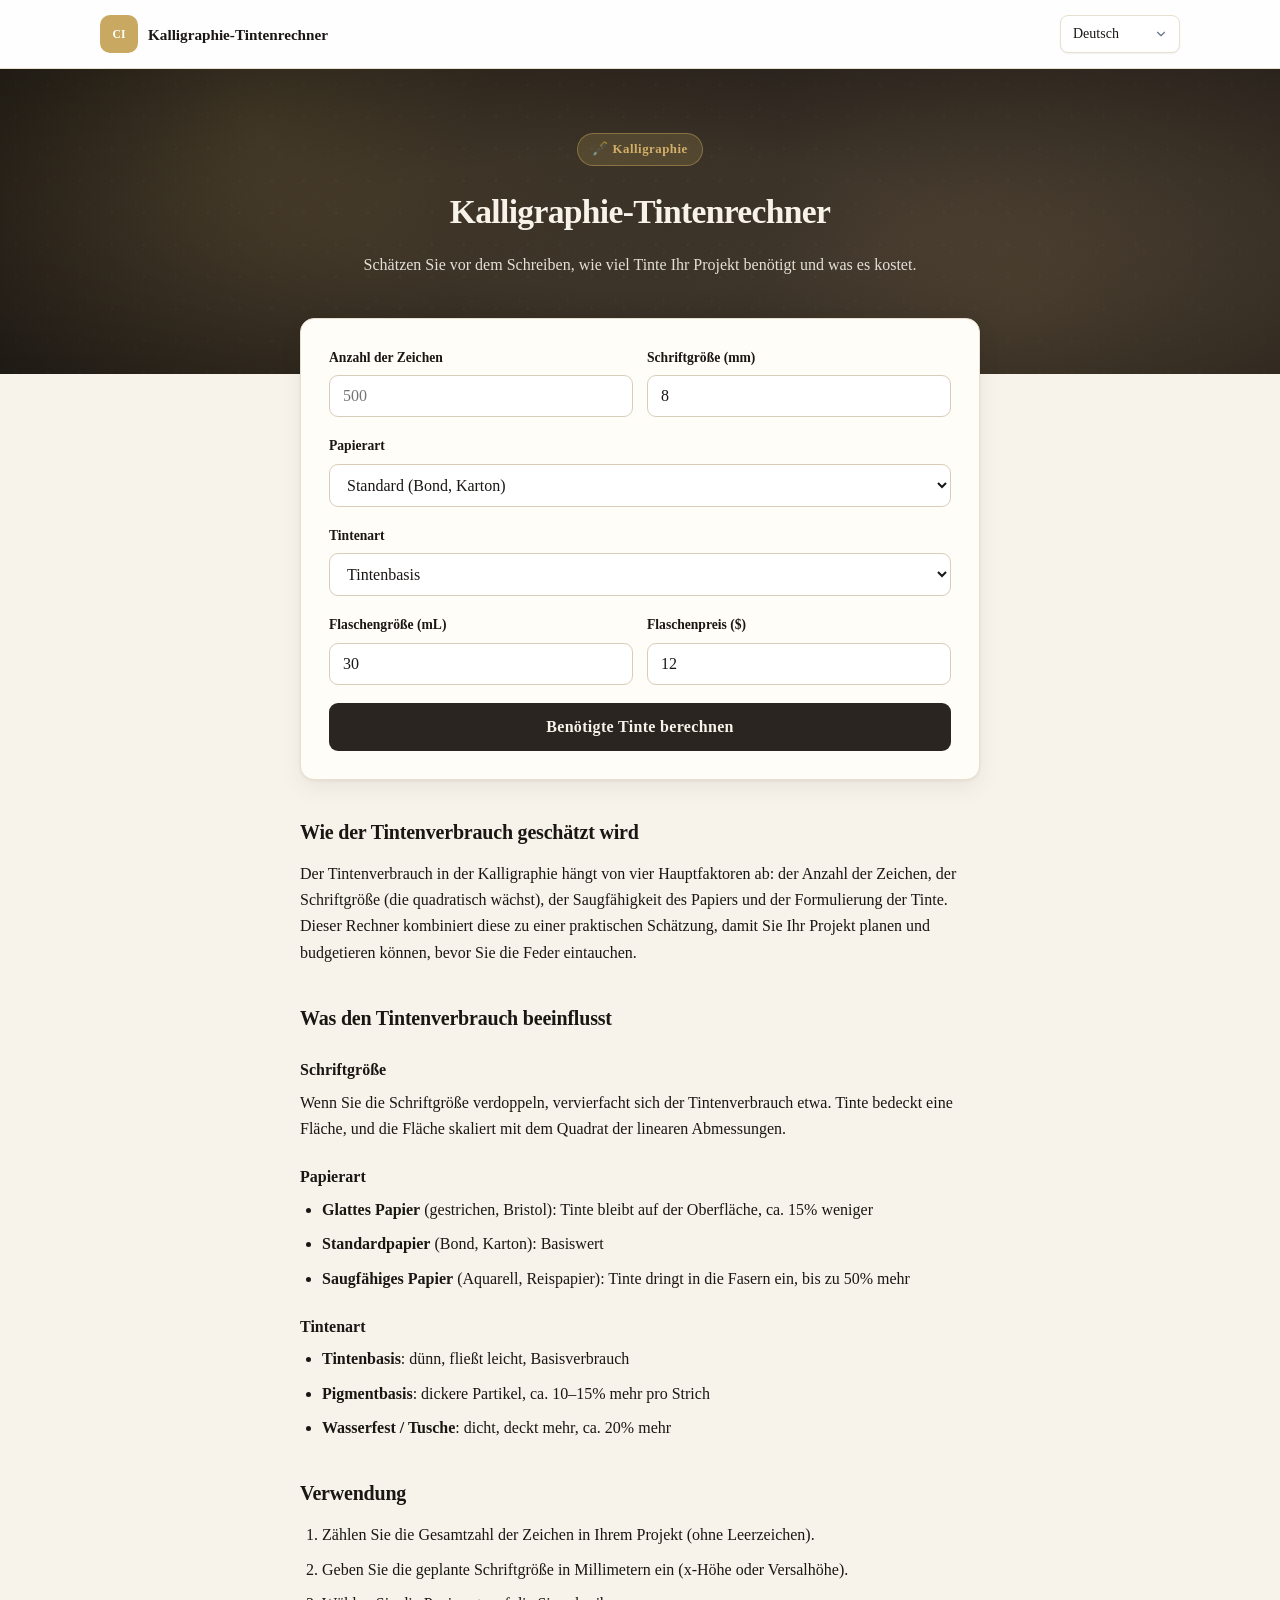
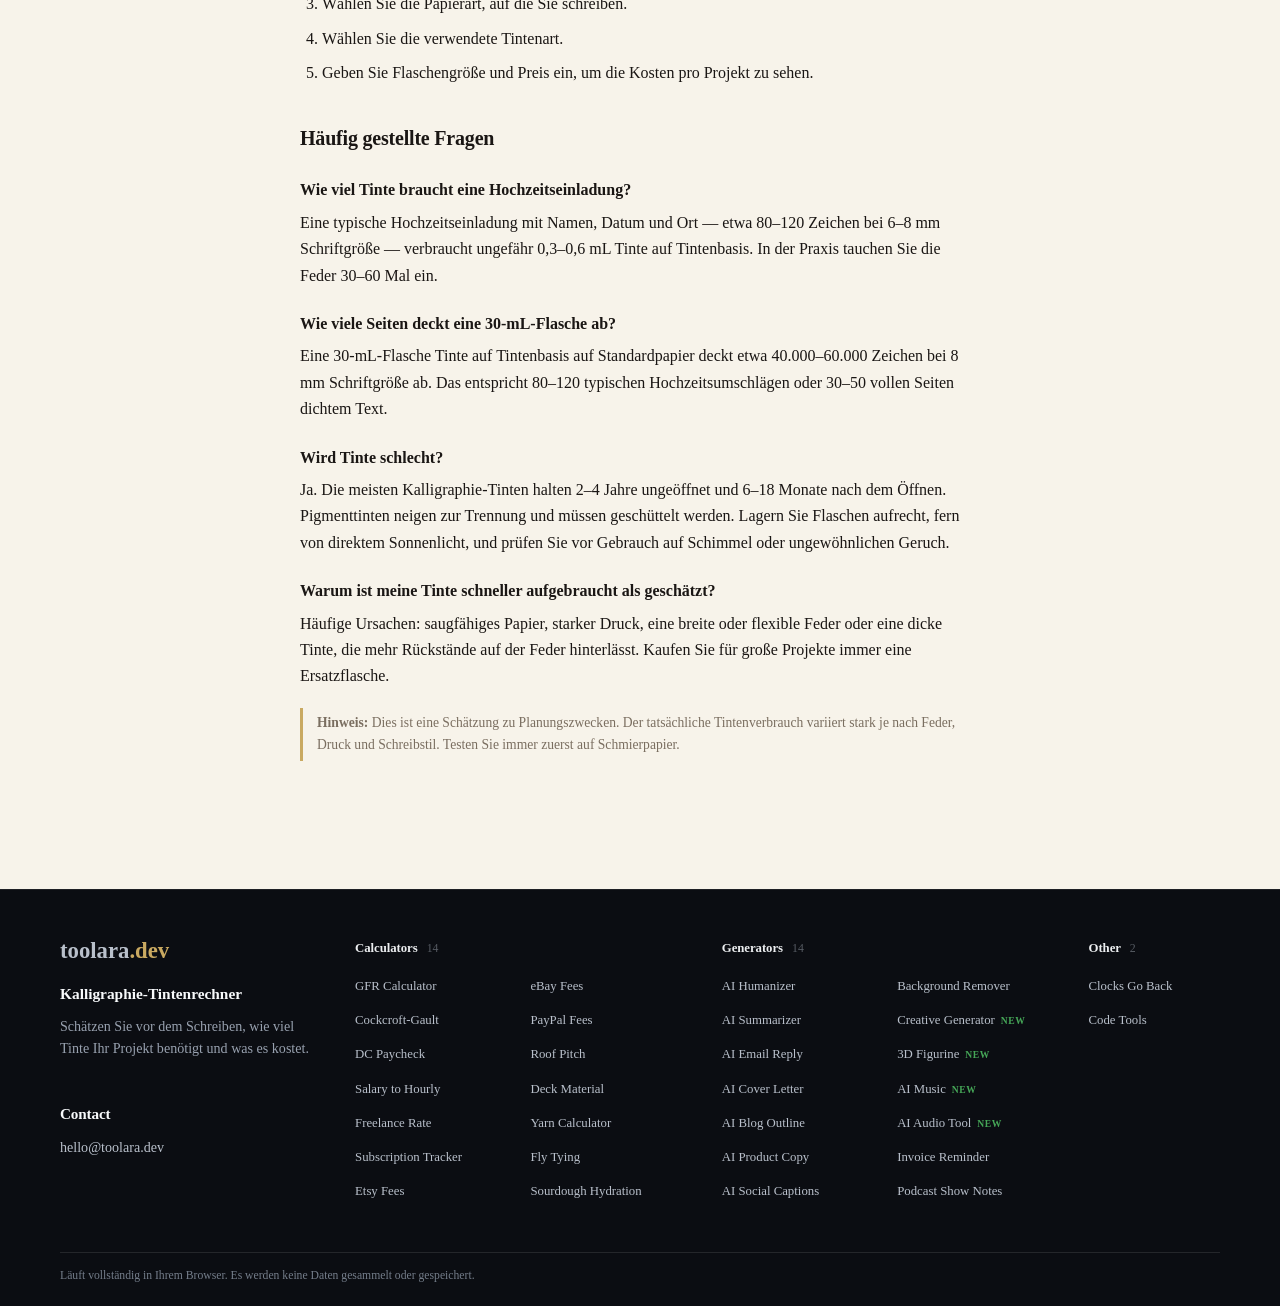
==== commit b3458378: "Add Clocks Go Back to footer Other group" ====
--- a/de/index.html
+++ b/de/index.html
@@ -217,7 +217,7 @@
 <a class="site-footer-wordmark" href="https://toolara.dev/" aria-label="toolara.dev">toolara<span class="tld">.dev</span></a>
 <p class="site-footer-site-name" data-i18n="title">Kalligraphie-Tintenrechner</p>
 <p class="site-footer-description" data-i18n="subtitle">Schätzen Sie vor dem Schreiben, wie viel Tinte Ihr Projekt benötigt und was es kostet.</p>
-<h2 class="fa-contact-h">Contact</h2><p class="site-footer-contact fa-contact"><a href="mailto:hello@toolara.dev">hello@toolara.dev</a></p></section><section class="site-footer-column"><h4 class="fa-h4">Calculators <span class="n">14</span></h4><ul class="fa-list"><li><a href="https://gfr.toolara.dev/">GFR Calculator</a></li><li><a href="https://crcl.toolara.dev/">Cockcroft-Gault</a></li><li><a href="https://dc-pay.toolara.dev/">DC Paycheck</a></li><li><a href="https://salary.toolara.dev/">Salary to Hourly</a></li><li><a href="https://freelance.toolara.dev/">Freelance Rate</a></li><li><a href="https://subscriptions.toolara.dev/">Subscription Tracker</a></li><li><a href="https://etsy.toolara.dev/">Etsy Fees</a></li><li><a href="https://ebay.toolara.dev/">eBay Fees</a></li><li><a href="https://paypal.toolara.dev/">PayPal Fees</a></li><li><a href="https://roof.toolara.dev/">Roof Pitch</a></li><li><a href="https://deck.toolara.dev/">Deck Material</a></li><li><a href="https://yarn.toolara.dev/">Yarn Calculator</a></li><li><a href="https://flytying.toolara.dev/">Fly Tying</a></li><li><a href="https://sourdough.toolara.dev/">Sourdough Hydration</a></li></ul></section><section class="site-footer-column"><h4 class="fa-h4">Generators <span class="n">14</span></h4><ul class="fa-list"><li><a href="https://humanize.toolara.dev/">AI Humanizer</a></li><li><a href="https://summarize.toolara.dev/">AI Summarizer</a></li><li><a href="https://emailreply.toolara.dev/">AI Email Reply</a></li><li><a href="https://coverletter.toolara.dev/">AI Cover Letter</a></li><li><a href="https://blogoutline.toolara.dev/">AI Blog Outline</a></li><li><a href="https://productcopy.toolara.dev/">AI Product Copy</a></li><li><a href="https://captions.toolara.dev/">AI Social Captions</a></li><li><a href="https://background.toolara.dev/">Background Remover</a></li><li><a href="https://creative.toolara.dev/">Creative Generator<span class="fa-new">NEW</span></a></li><li><a href="https://figurine.toolara.dev/">3D Figurine<span class="fa-new">NEW</span></a></li><li><a href="https://music.toolara.dev/">AI Music<span class="fa-new">NEW</span></a></li><li><a href="https://audio.toolara.dev/">AI Audio Tool<span class="fa-new">NEW</span></a></li><li><a href="https://invoices.toolara.dev/">Invoice Reminder</a></li><li><a href="https://podcast.toolara.dev/">Podcast Show Notes</a></li></ul></section><section class="site-footer-column"><h4 class="fa-h4">Developer <span class="n">1</span></h4><ul class="fa-list single"><li><a href="https://devtools.toolara.dev/">Code Tools</a></li></ul></section></div>
+<h2 class="fa-contact-h">Contact</h2><p class="site-footer-contact fa-contact"><a href="mailto:hello@toolara.dev">hello@toolara.dev</a></p></section><section class="site-footer-column"><h4 class="fa-h4">Calculators <span class="n">14</span></h4><ul class="fa-list"><li><a href="https://gfr.toolara.dev/">GFR Calculator</a></li><li><a href="https://crcl.toolara.dev/">Cockcroft-Gault</a></li><li><a href="https://dc-pay.toolara.dev/">DC Paycheck</a></li><li><a href="https://salary.toolara.dev/">Salary to Hourly</a></li><li><a href="https://freelance.toolara.dev/">Freelance Rate</a></li><li><a href="https://subscriptions.toolara.dev/">Subscription Tracker</a></li><li><a href="https://etsy.toolara.dev/">Etsy Fees</a></li><li><a href="https://ebay.toolara.dev/">eBay Fees</a></li><li><a href="https://paypal.toolara.dev/">PayPal Fees</a></li><li><a href="https://roof.toolara.dev/">Roof Pitch</a></li><li><a href="https://deck.toolara.dev/">Deck Material</a></li><li><a href="https://yarn.toolara.dev/">Yarn Calculator</a></li><li><a href="https://flytying.toolara.dev/">Fly Tying</a></li><li><a href="https://sourdough.toolara.dev/">Sourdough Hydration</a></li></ul></section><section class="site-footer-column"><h4 class="fa-h4">Generators <span class="n">14</span></h4><ul class="fa-list"><li><a href="https://humanize.toolara.dev/">AI Humanizer</a></li><li><a href="https://summarize.toolara.dev/">AI Summarizer</a></li><li><a href="https://emailreply.toolara.dev/">AI Email Reply</a></li><li><a href="https://coverletter.toolara.dev/">AI Cover Letter</a></li><li><a href="https://blogoutline.toolara.dev/">AI Blog Outline</a></li><li><a href="https://productcopy.toolara.dev/">AI Product Copy</a></li><li><a href="https://captions.toolara.dev/">AI Social Captions</a></li><li><a href="https://background.toolara.dev/">Background Remover</a></li><li><a href="https://creative.toolara.dev/">Creative Generator<span class="fa-new">NEW</span></a></li><li><a href="https://figurine.toolara.dev/">3D Figurine<span class="fa-new">NEW</span></a></li><li><a href="https://music.toolara.dev/">AI Music<span class="fa-new">NEW</span></a></li><li><a href="https://audio.toolara.dev/">AI Audio Tool<span class="fa-new">NEW</span></a></li><li><a href="https://invoices.toolara.dev/">Invoice Reminder</a></li><li><a href="https://podcast.toolara.dev/">Podcast Show Notes</a></li></ul></section><section class="site-footer-column"><h4 class="fa-h4">Other <span class="n">2</span></h4><ul class="fa-list single"><li><a href="https://clocksgoback.toolara.dev/">Clocks Go Back</a></li><li><a href="https://devtools.toolara.dev/">Code Tools</a></li></ul></section></div>
 <div class="site-footer-bottom"><p class="site-footer-privacy" data-i18n="footer">Läuft vollständig in Ihrem Browser. Es werden keine Daten gesammelt oder gespeichert.</p></div>
 </div>
 </footer>
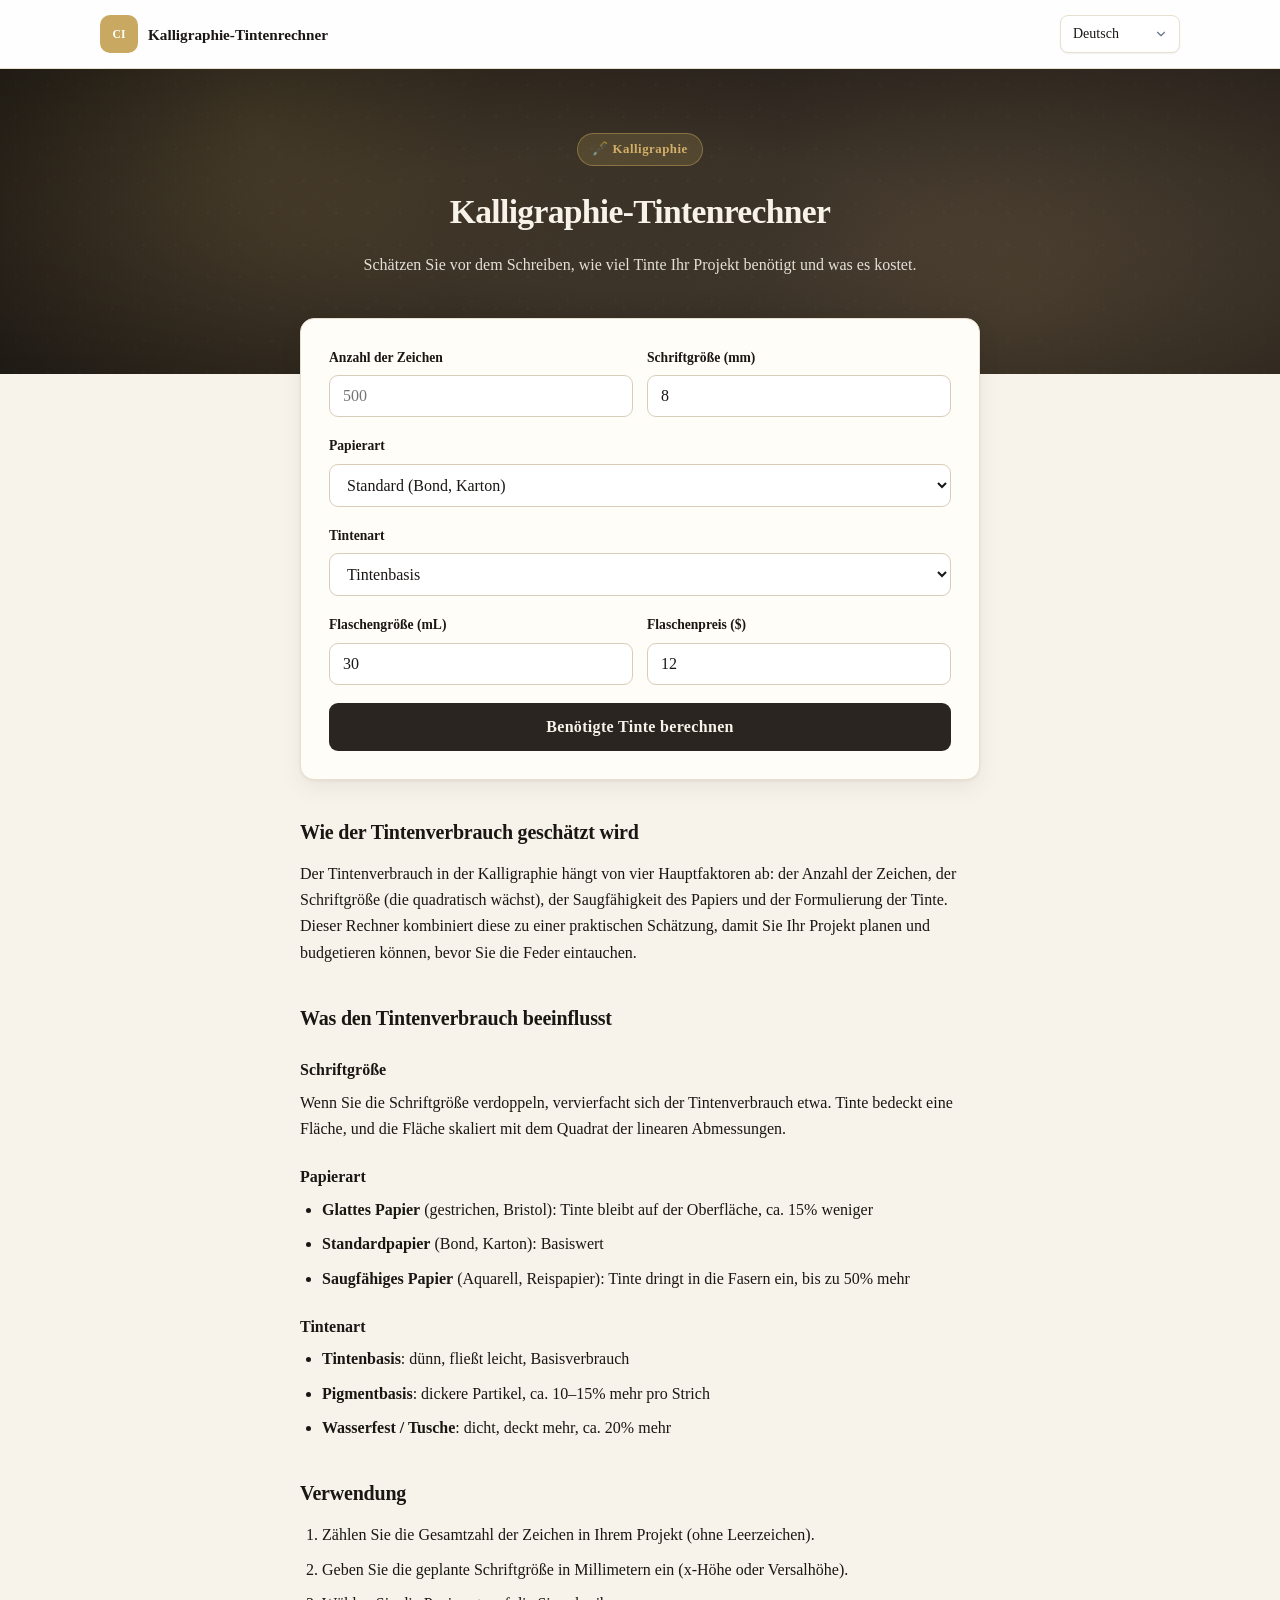
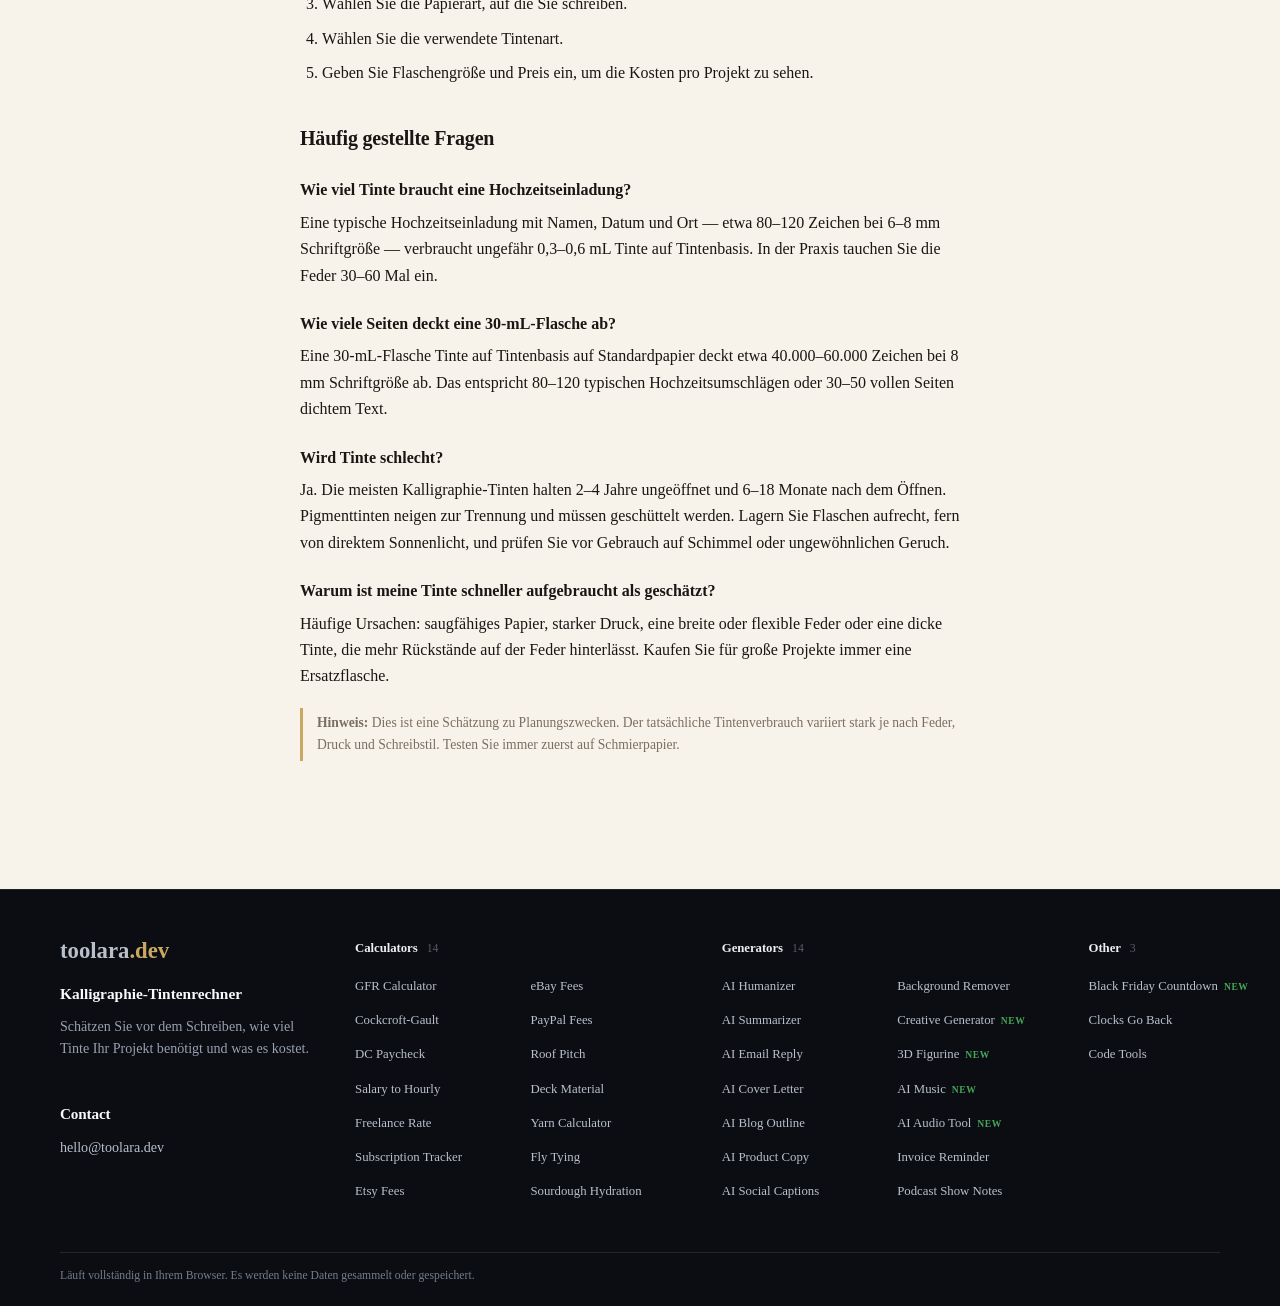
==== commit 10913632: "Add Black Friday Countdown to footer" ====
--- a/de/index.html
+++ b/de/index.html
@@ -217,7 +217,7 @@
 <a class="site-footer-wordmark" href="https://toolara.dev/" aria-label="toolara.dev">toolara<span class="tld">.dev</span></a>
 <p class="site-footer-site-name" data-i18n="title">Kalligraphie-Tintenrechner</p>
 <p class="site-footer-description" data-i18n="subtitle">Schätzen Sie vor dem Schreiben, wie viel Tinte Ihr Projekt benötigt und was es kostet.</p>
-<h2 class="fa-contact-h">Contact</h2><p class="site-footer-contact fa-contact"><a href="mailto:hello@toolara.dev">hello@toolara.dev</a></p></section><section class="site-footer-column"><h4 class="fa-h4">Calculators <span class="n">14</span></h4><ul class="fa-list"><li><a href="https://gfr.toolara.dev/">GFR Calculator</a></li><li><a href="https://crcl.toolara.dev/">Cockcroft-Gault</a></li><li><a href="https://dc-pay.toolara.dev/">DC Paycheck</a></li><li><a href="https://salary.toolara.dev/">Salary to Hourly</a></li><li><a href="https://freelance.toolara.dev/">Freelance Rate</a></li><li><a href="https://subscriptions.toolara.dev/">Subscription Tracker</a></li><li><a href="https://etsy.toolara.dev/">Etsy Fees</a></li><li><a href="https://ebay.toolara.dev/">eBay Fees</a></li><li><a href="https://paypal.toolara.dev/">PayPal Fees</a></li><li><a href="https://roof.toolara.dev/">Roof Pitch</a></li><li><a href="https://deck.toolara.dev/">Deck Material</a></li><li><a href="https://yarn.toolara.dev/">Yarn Calculator</a></li><li><a href="https://flytying.toolara.dev/">Fly Tying</a></li><li><a href="https://sourdough.toolara.dev/">Sourdough Hydration</a></li></ul></section><section class="site-footer-column"><h4 class="fa-h4">Generators <span class="n">14</span></h4><ul class="fa-list"><li><a href="https://humanize.toolara.dev/">AI Humanizer</a></li><li><a href="https://summarize.toolara.dev/">AI Summarizer</a></li><li><a href="https://emailreply.toolara.dev/">AI Email Reply</a></li><li><a href="https://coverletter.toolara.dev/">AI Cover Letter</a></li><li><a href="https://blogoutline.toolara.dev/">AI Blog Outline</a></li><li><a href="https://productcopy.toolara.dev/">AI Product Copy</a></li><li><a href="https://captions.toolara.dev/">AI Social Captions</a></li><li><a href="https://background.toolara.dev/">Background Remover</a></li><li><a href="https://creative.toolara.dev/">Creative Generator<span class="fa-new">NEW</span></a></li><li><a href="https://figurine.toolara.dev/">3D Figurine<span class="fa-new">NEW</span></a></li><li><a href="https://music.toolara.dev/">AI Music<span class="fa-new">NEW</span></a></li><li><a href="https://audio.toolara.dev/">AI Audio Tool<span class="fa-new">NEW</span></a></li><li><a href="https://invoices.toolara.dev/">Invoice Reminder</a></li><li><a href="https://podcast.toolara.dev/">Podcast Show Notes</a></li></ul></section><section class="site-footer-column"><h4 class="fa-h4">Other <span class="n">2</span></h4><ul class="fa-list single"><li><a href="https://clocksgoback.toolara.dev/">Clocks Go Back</a></li><li><a href="https://devtools.toolara.dev/">Code Tools</a></li></ul></section></div>
+<h2 class="fa-contact-h">Contact</h2><p class="site-footer-contact fa-contact"><a href="mailto:hello@toolara.dev">hello@toolara.dev</a></p></section><section class="site-footer-column"><h4 class="fa-h4">Calculators <span class="n">14</span></h4><ul class="fa-list"><li><a href="https://gfr.toolara.dev/">GFR Calculator</a></li><li><a href="https://crcl.toolara.dev/">Cockcroft-Gault</a></li><li><a href="https://dc-pay.toolara.dev/">DC Paycheck</a></li><li><a href="https://salary.toolara.dev/">Salary to Hourly</a></li><li><a href="https://freelance.toolara.dev/">Freelance Rate</a></li><li><a href="https://subscriptions.toolara.dev/">Subscription Tracker</a></li><li><a href="https://etsy.toolara.dev/">Etsy Fees</a></li><li><a href="https://ebay.toolara.dev/">eBay Fees</a></li><li><a href="https://paypal.toolara.dev/">PayPal Fees</a></li><li><a href="https://roof.toolara.dev/">Roof Pitch</a></li><li><a href="https://deck.toolara.dev/">Deck Material</a></li><li><a href="https://yarn.toolara.dev/">Yarn Calculator</a></li><li><a href="https://flytying.toolara.dev/">Fly Tying</a></li><li><a href="https://sourdough.toolara.dev/">Sourdough Hydration</a></li></ul></section><section class="site-footer-column"><h4 class="fa-h4">Generators <span class="n">14</span></h4><ul class="fa-list"><li><a href="https://humanize.toolara.dev/">AI Humanizer</a></li><li><a href="https://summarize.toolara.dev/">AI Summarizer</a></li><li><a href="https://emailreply.toolara.dev/">AI Email Reply</a></li><li><a href="https://coverletter.toolara.dev/">AI Cover Letter</a></li><li><a href="https://blogoutline.toolara.dev/">AI Blog Outline</a></li><li><a href="https://productcopy.toolara.dev/">AI Product Copy</a></li><li><a href="https://captions.toolara.dev/">AI Social Captions</a></li><li><a href="https://background.toolara.dev/">Background Remover</a></li><li><a href="https://creative.toolara.dev/">Creative Generator<span class="fa-new">NEW</span></a></li><li><a href="https://figurine.toolara.dev/">3D Figurine<span class="fa-new">NEW</span></a></li><li><a href="https://music.toolara.dev/">AI Music<span class="fa-new">NEW</span></a></li><li><a href="https://audio.toolara.dev/">AI Audio Tool<span class="fa-new">NEW</span></a></li><li><a href="https://invoices.toolara.dev/">Invoice Reminder</a></li><li><a href="https://podcast.toolara.dev/">Podcast Show Notes</a></li></ul></section><section class="site-footer-column"><h4 class="fa-h4">Other <span class="n">3</span></h4><ul class="fa-list single"><li><a href="https://blackfriday.toolara.dev/">Black Friday Countdown<span class="fa-new">NEW</span></a></li><li><a href="https://clocksgoback.toolara.dev/">Clocks Go Back</a></li><li><a href="https://devtools.toolara.dev/">Code Tools</a></li></ul></section></div>
 <div class="site-footer-bottom"><p class="site-footer-privacy" data-i18n="footer">Läuft vollständig in Ihrem Browser. Es werden keine Daten gesammelt oder gespeichert.</p></div>
 </div>
 </footer>
